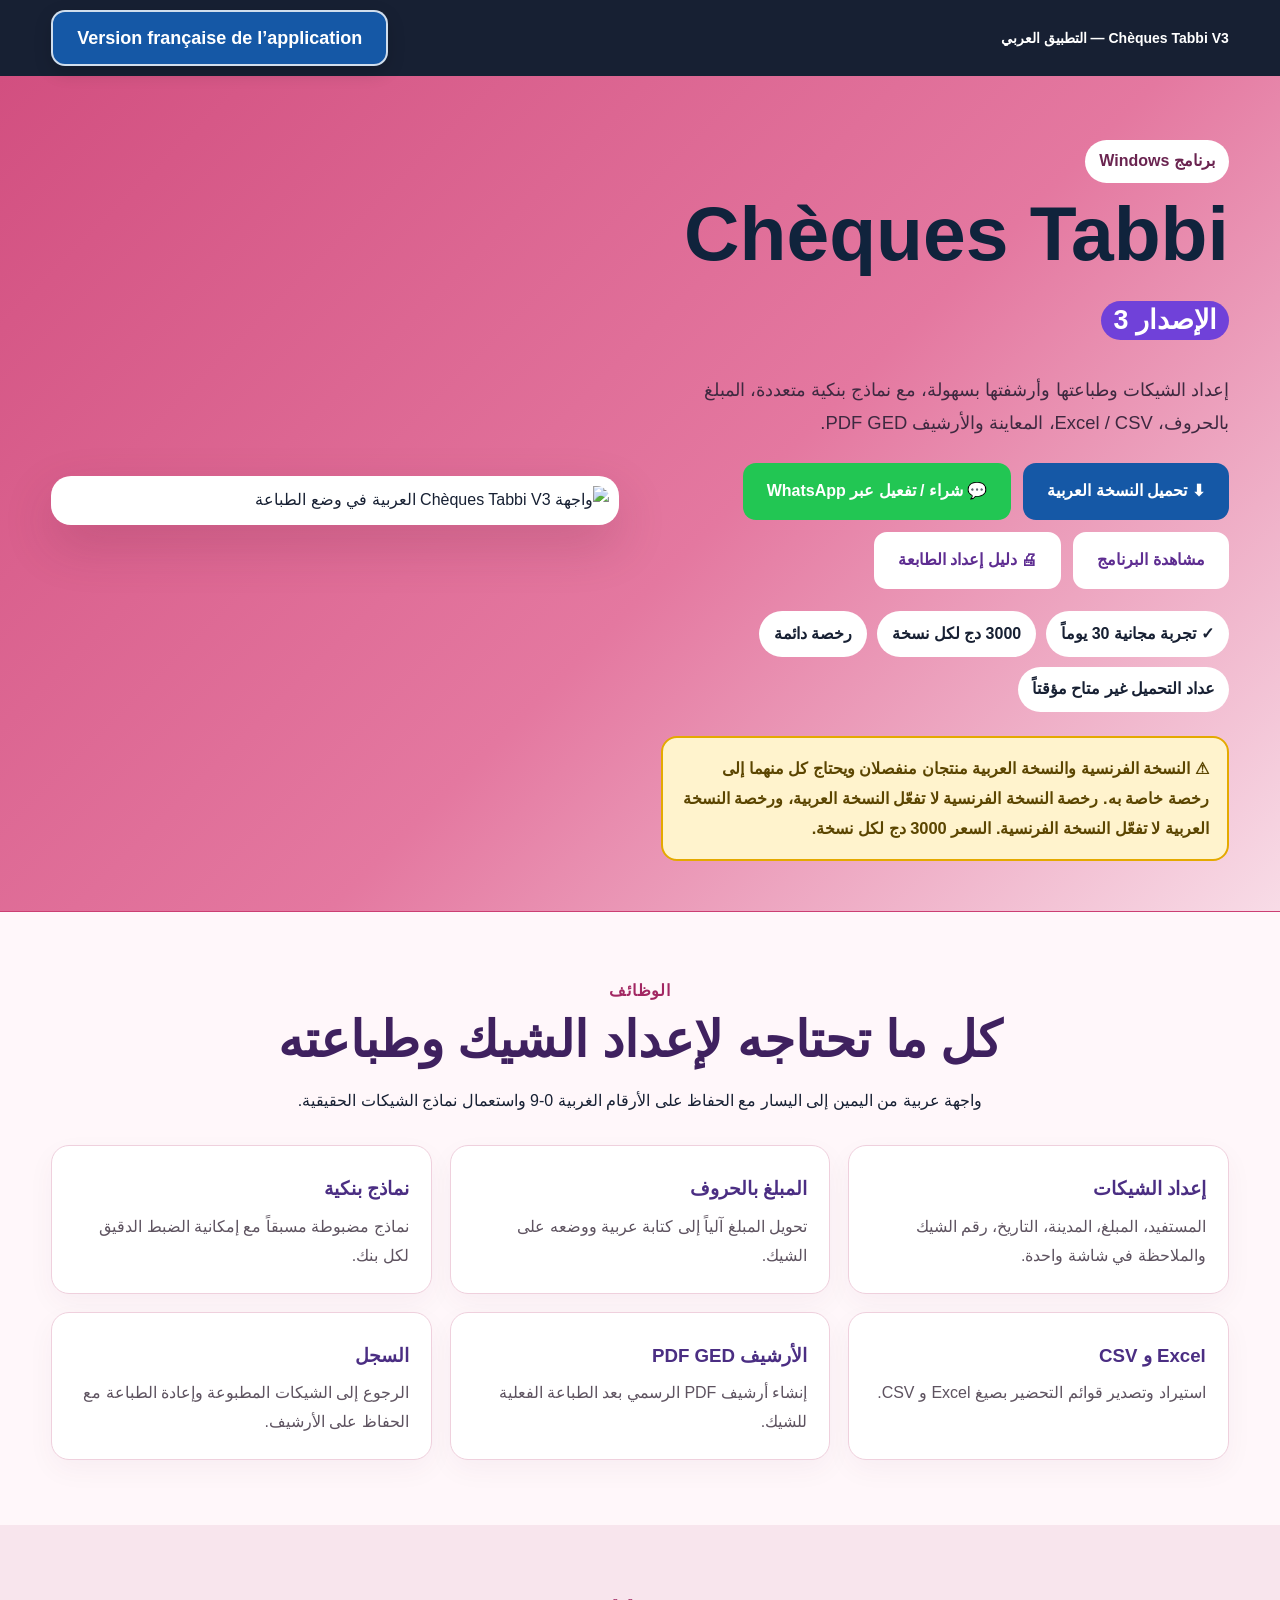
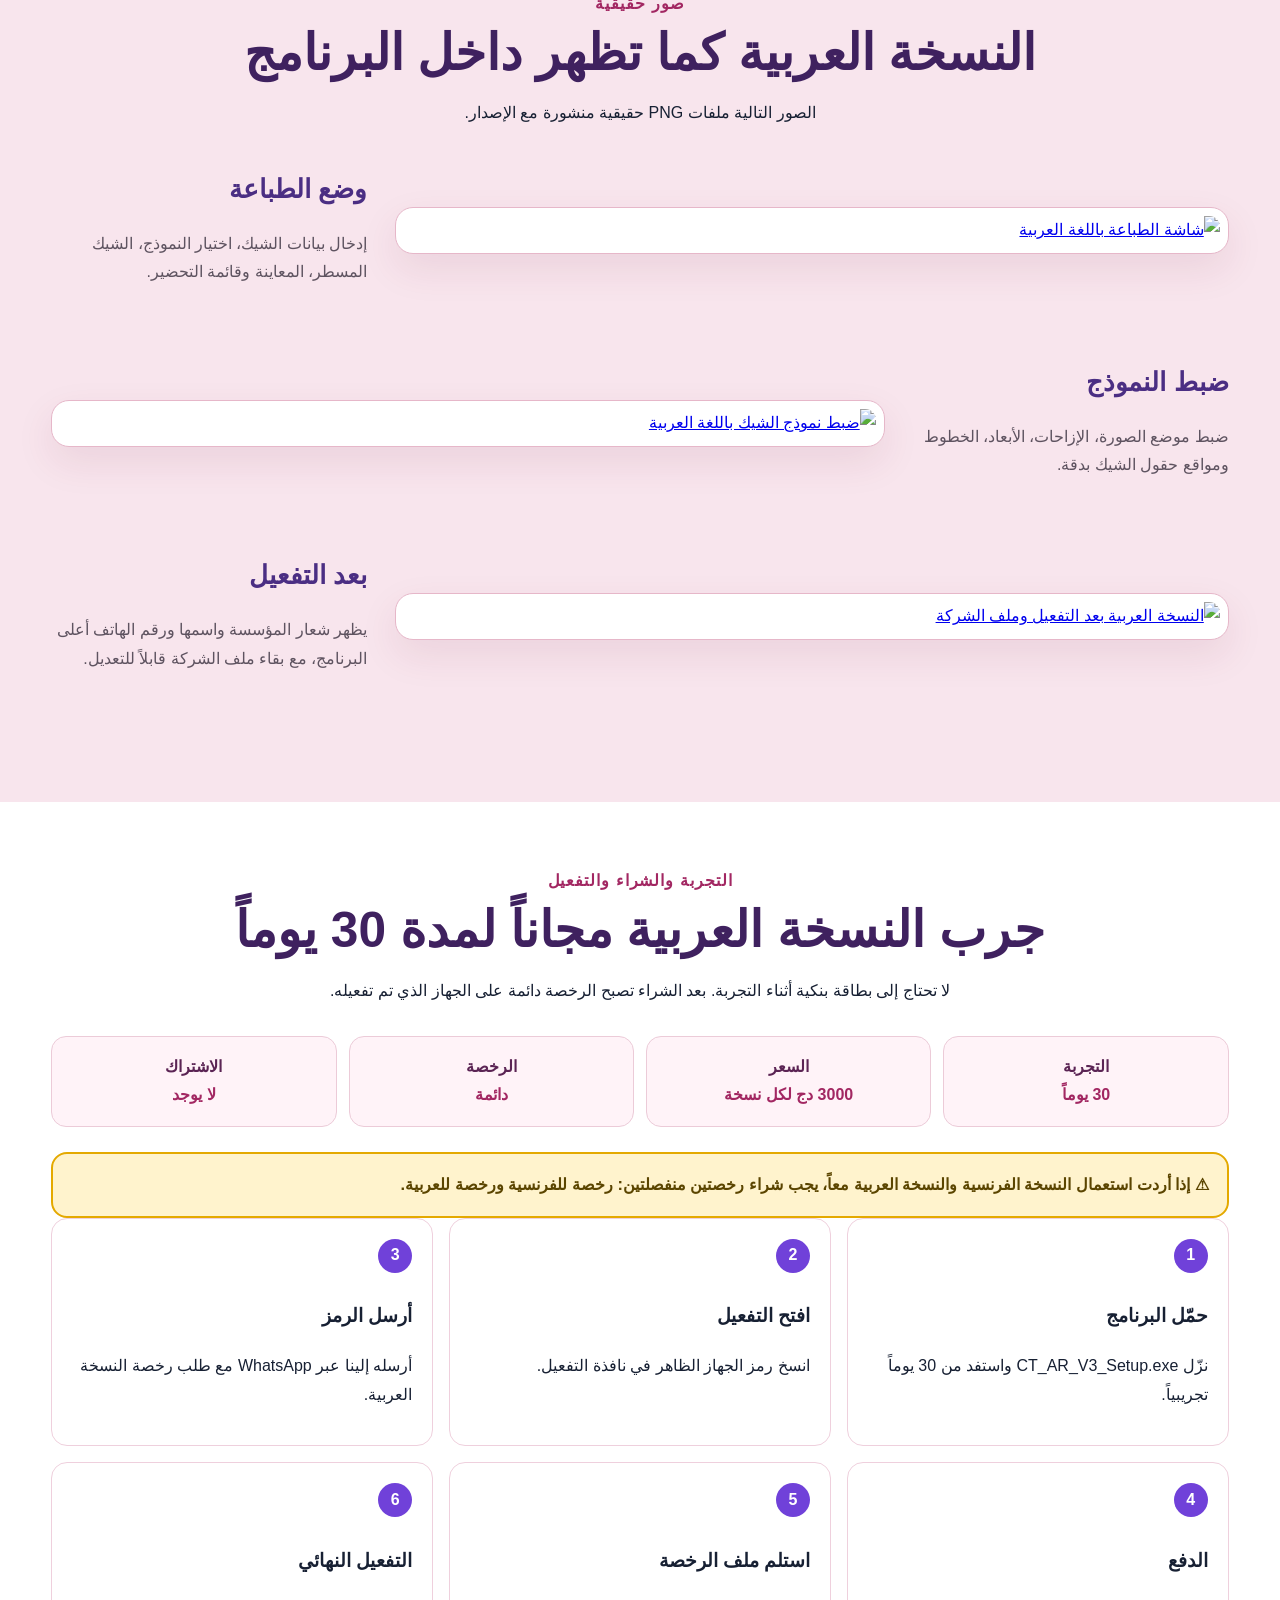
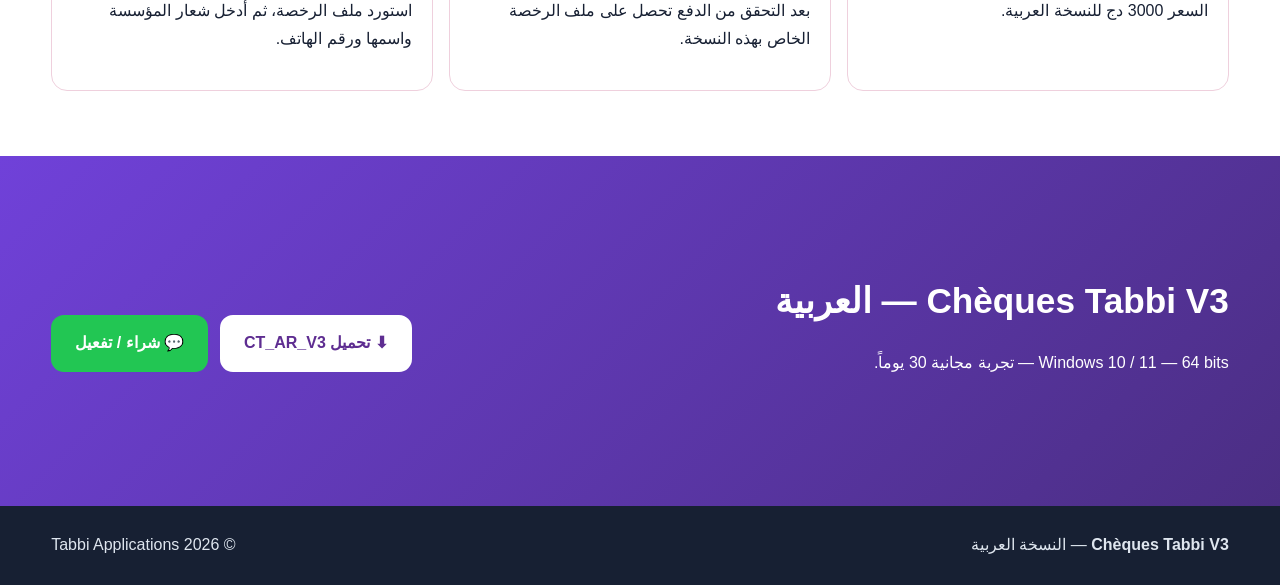
==== ar/index.html @ 6da13610 "Mettre à jour Chèques Tabbi AR vers V3" ====
<!doctype html>
<html lang="ar" dir="rtl">
<head>
  <meta charset="utf-8">
  <meta name="viewport" content="width=device-width, initial-scale=1">
  <meta name="description" content="Chèques Tabbi V3 بالعربية — إعداد وطباعة وأرشفة الشيكات على Windows. تجربة مجانية 30 يوماً، رخصة دائمة بسعر 3000 دج لكل نسخة.">
  <title>Chèques Tabbi V3 — النسخة العربية</title>

  <script async src="https://www.googletagmanager.com/gtag/js?id=G-8PDGG4K5FS"></script>
  <script>
    window.dataLayer = window.dataLayer || [];
    function gtag(){dataLayer.push(arguments);}
    gtag('js', new Date());
    gtag('config', 'G-8PDGG4K5FS');
  </script>

  <style>
    :root{--pink:#d24f80;--purple:#7041d9;--teal:#159b89;--blue:#2375e9;--ink:#172033;--soft:#fff6fa;--line:#efd0dd;--white:#fff;--green:#22c653;--red:#c92b2b}
    *{box-sizing:border-box}
    html{scroll-behavior:smooth}
    body{margin:0;font-family:"Segoe UI",Tahoma,Arial,sans-serif;background:#fff7fa;color:var(--ink);line-height:1.8}
    .wrap{width:min(1180px,92%);margin:auto}
    .topbar{background:#172033;color:#fff;padding:10px 0;font-size:14px}
    .topbar .wrap{display:flex;justify-content:space-between;gap:18px;align-items:center;flex-wrap:wrap}
    .app-switch{display:inline-flex;align-items:center;justify-content:center;min-height:50px;padding:10px 24px;background:#1558a6;color:#fff;text-decoration:none;border:2px solid #ffffffcc;border-radius:14px;font-size:18px;font-weight:900;box-shadow:0 6px 18px #00000028;direction:ltr}
    .app-switch:hover{transform:translateY(-1px);filter:brightness(1.06)}
    .hero{background:linear-gradient(135deg,#d24f80 0%,#e478a0 55%,#f8dce7 100%);padding:64px 0 50px;border-bottom:1px solid #cc3e73}
    .hero-grid{display:grid;grid-template-columns:1fr 1fr;gap:42px;align-items:center}
    h1{font-size:clamp(2.6rem,6vw,5rem);line-height:1.05;margin:10px 0;color:#10233c}
    .version{display:inline-block;background:#7041d9;color:white;border-radius:999px;padding:5px 12px;font-size:.35em;vertical-align:middle}
    .badge{display:inline-block;background:#fff;border-radius:999px;padding:7px 14px;font-weight:900;color:#6a2450}
    .lead{font-size:1.15rem;color:#3e2940;max-width:700px}
    .actions{display:flex;gap:12px;flex-wrap:wrap;margin-top:24px}
    .btn{display:inline-flex;align-items:center;justify-content:center;min-height:54px;padding:12px 22px;border-radius:13px;text-decoration:none;font-weight:900;border:2px solid transparent}
    .primary{background:#1558a6;color:#fff}
    .whatsapp{background:var(--green);color:#fff}
    .secondary{background:#fff;color:#5e2d91;border-color:#fff}
    .hero-card{background:#fff;border-radius:20px;padding:10px;box-shadow:0 20px 50px #68223d33}
    .hero-card img{width:100%;display:block;border-radius:12px}
    .pills{display:flex;gap:10px;flex-wrap:wrap;margin-top:22px}
    .pill{background:#fff;padding:8px 14px;border-radius:999px;font-weight:900;border:1px solid #ffffffaa}
    .counter{background:#fff;padding:8px 14px;border-radius:999px;font-weight:900}
    .license-warning{margin-top:24px;background:#fff3cd;border:2px solid #e4a900;color:#5b4500;border-radius:16px;padding:16px 18px;font-weight:900;font-size:1.03rem}
    section{padding:65px 0}
    .section-head{text-align:center;max-width:820px;margin:0 auto 30px}
    .section-head h2{font-size:clamp(2rem,4vw,3.1rem);line-height:1.2;margin:5px 0;color:#3f215f}
    .eyebrow{color:#a22762;font-weight:900;margin:0;text-transform:uppercase;letter-spacing:.06em}
    .features{display:grid;grid-template-columns:repeat(3,1fr);gap:18px}
    .card{background:#fff;border:1px solid var(--line);border-radius:18px;padding:22px;box-shadow:0 10px 28px #66213b0b}
    .card h3{margin:4px 0 7px;color:#4b2e83}
    .card p{margin:0;color:#5e5360}
    .gallery{background:#f8e5ed}
    .shot{display:grid;grid-template-columns:1.45fr .55fr;gap:28px;align-items:center;margin:28px 0 48px}
    .shot.reverse{grid-template-columns:.55fr 1.45fr}
    .shot.reverse .image{order:2}
    .image{display:block;background:#fff;padding:8px;border-radius:18px;border:1px solid #e6b7c9;box-shadow:0 15px 38px #70244018}
    .image img{width:100%;height:auto;display:block;border-radius:11px}
    .shot h3{font-size:1.65rem;margin:8px 0;color:#4b2e83}
    .shot p{color:#5e5360}
    .purchase{background:#fff}
    .summary{display:grid;grid-template-columns:repeat(4,1fr);gap:12px;margin:25px 0}
    .summary div{background:#fff3f8;border:1px solid #eccbd8;border-radius:15px;padding:16px;text-align:center}
    .summary strong{display:block;color:#5b2454}.summary span{font-weight:900;color:#a22762}
    .steps{display:grid;grid-template-columns:repeat(3,1fr);gap:16px}
    .step{background:#fff;border:1px solid var(--line);border-radius:16px;padding:20px}
    .num{display:inline-grid;place-items:center;width:34px;height:34px;border-radius:50%;background:#7041d9;color:#fff;font-weight:900;margin-bottom:8px}
    .download{background:linear-gradient(135deg,#7041d9,#4b2e83);color:#fff}
    .download .wrap{display:flex;justify-content:space-between;align-items:center;gap:24px;padding:48px 0}
    .download h2{margin:0 0 6px;font-size:2.2rem}
    footer{background:#172033;color:#dfe6ef;padding:25px 0}
    footer .wrap{display:flex;justify-content:space-between;gap:16px;flex-wrap:wrap}
    @media(max-width:900px){.hero-grid,.shot,.shot.reverse{grid-template-columns:1fr}.shot.reverse .image{order:0}.features,.steps{grid-template-columns:1fr 1fr}.summary{grid-template-columns:1fr 1fr}}
    @media(max-width:620px){.features,.steps,.summary{grid-template-columns:1fr}.download .wrap{flex-direction:column;align-items:stretch}.actions .btn,.app-switch{width:100%}}
  </style>
</head>
<body>
  <div class="topbar">
    <div class="wrap">
      <div><strong>Chèques Tabbi V3 — التطبيق العربي</strong></div>
      <a class="app-switch" href="../" lang="fr" dir="ltr">Version française de l’application</a>
    </div>
  </div>

  <header class="hero">
    <div class="wrap hero-grid">
      <div>
        <span class="badge">برنامج Windows</span>
        <h1>Chèques Tabbi <span class="version">الإصدار 3</span></h1>
        <p class="lead">إعداد الشيكات وطباعتها وأرشفتها بسهولة، مع نماذج بنكية متعددة، المبلغ بالحروف، Excel / CSV، المعاينة والأرشيف PDF GED.</p>
        <div class="actions">
          <a class="btn primary" href="https://github.com/ramat82/cheques-tabbi/releases/latest/download/CT_AR_V3_Setup.exe">⬇ تحميل النسخة العربية</a>
          <a class="btn whatsapp" data-whatsapp="ar" href="https://wa.me/213656687312?text=%D8%A7%D9%84%D8%B3%D9%84%D8%A7%D9%85%D8%8C%20%D8%A3%D8%B1%D9%8A%D8%AF%20%D8%B4%D8%B1%D8%A7%D8%A1%20Ch%C3%A8ques%20Tabbi%20V3%20%D8%A7%D9%84%D9%86%D8%B3%D8%AE%D8%A9%20%D8%A7%D9%84%D8%B9%D8%B1%D8%A8%D9%8A%D8%A9.%0A%D8%B1%D9%85%D8%B2%20%D8%A7%D9%84%D8%AC%D9%87%D8%A7%D8%B2%20%3A%20" target="_blank" rel="noopener">💬 شراء / تفعيل عبر WhatsApp</a>
          <a class="btn secondary" href="#images">مشاهدة البرنامج</a>
          <a class="btn secondary" href="../assets/guide-impression-ar.png" target="_blank" rel="noopener">🖨 دليل إعداد الطابعة</a>
        </div>
        <div class="pills">
          <span class="pill">✓ تجربة مجانية 30 يوماً</span>
          <span class="pill">3000 دج لكل نسخة</span>
          <span class="pill">رخصة دائمة</span>
          <span class="counter ar-download-count">جاري تحميل العداد...</span>
        </div>
        <div class="license-warning">⚠ النسخة الفرنسية والنسخة العربية منتجان منفصلان ويحتاج كل منهما إلى رخصة خاصة به. رخصة النسخة الفرنسية لا تفعّل النسخة العربية، ورخصة النسخة العربية لا تفعّل النسخة الفرنسية. السعر 3000 دج لكل نسخة.</div>
      </div>
      <div class="hero-card">
        <img src="https://github.com/ramat82/cheques-tabbi/releases/download/v2.0.0/ar1.png" alt="واجهة Chèques Tabbi V3 العربية في وضع الطباعة">
      </div>
    </div>
  </header>

  <section>
    <div class="wrap">
      <div class="section-head">
        <p class="eyebrow">الوظائف</p>
        <h2>كل ما تحتاجه لإعداد الشيك وطباعته</h2>
        <p>واجهة عربية من اليمين إلى اليسار مع الحفاظ على الأرقام الغربية 0-9 واستعمال نماذج الشيكات الحقيقية.</p>
      </div>
      <div class="features">
        <div class="card"><h3>إعداد الشيكات</h3><p>المستفيد، المبلغ، المدينة، التاريخ، رقم الشيك والملاحظة في شاشة واحدة.</p></div>
        <div class="card"><h3>المبلغ بالحروف</h3><p>تحويل المبلغ آلياً إلى كتابة عربية ووضعه على الشيك.</p></div>
        <div class="card"><h3>نماذج بنكية</h3><p>نماذج مضبوطة مسبقاً مع إمكانية الضبط الدقيق لكل بنك.</p></div>
        <div class="card"><h3>Excel و CSV</h3><p>استيراد وتصدير قوائم التحضير بصيغ Excel و CSV.</p></div>
        <div class="card"><h3>الأرشيف PDF GED</h3><p>إنشاء أرشيف PDF الرسمي بعد الطباعة الفعلية للشيك.</p></div>
        <div class="card"><h3>السجل</h3><p>الرجوع إلى الشيكات المطبوعة وإعادة الطباعة مع الحفاظ على الأرشيف.</p></div>
      </div>
    </div>
  </section>

  <section class="gallery" id="images">
    <div class="wrap">
      <div class="section-head">
        <p class="eyebrow">صور حقيقية</p>
        <h2>النسخة العربية كما تظهر داخل البرنامج</h2>
        <p>الصور التالية ملفات PNG حقيقية منشورة مع الإصدار.</p>
      </div>

      <article class="shot">
        <a class="image" href="https://github.com/ramat82/cheques-tabbi/releases/download/v2.0.0/ar1.png" target="_blank" rel="noopener"><img src="https://github.com/ramat82/cheques-tabbi/releases/download/v2.0.0/ar1.png" alt="شاشة الطباعة باللغة العربية"></a>
        <div><h3>وضع الطباعة</h3><p>إدخال بيانات الشيك، اختيار النموذج، الشيك المسطر، المعاينة وقائمة التحضير.</p></div>
      </article>

      <article class="shot reverse">
        <a class="image" href="https://github.com/ramat82/cheques-tabbi/releases/download/v2.0.0/ar2.png" target="_blank" rel="noopener"><img src="https://github.com/ramat82/cheques-tabbi/releases/download/v2.0.0/ar2.png" alt="ضبط نموذج الشيك باللغة العربية"></a>
        <div><h3>ضبط النموذج</h3><p>ضبط موضع الصورة، الإزاحات، الأبعاد، الخطوط ومواقع حقول الشيك بدقة.</p></div>
      </article>

      <article class="shot">
        <a class="image" href="https://github.com/ramat82/cheques-tabbi/releases/download/v2.0.0/ar3.png" target="_blank" rel="noopener"><img src="https://github.com/ramat82/cheques-tabbi/releases/download/v2.0.0/ar3.png" alt="النسخة العربية بعد التفعيل وملف الشركة"></a>
        <div><h3>بعد التفعيل</h3><p>يظهر شعار المؤسسة واسمها ورقم الهاتف أعلى البرنامج، مع بقاء ملف الشركة قابلاً للتعديل.</p></div>
      </article>
    </div>
  </section>

  <section class="purchase" id="buy">
    <div class="wrap">
      <div class="section-head">
        <p class="eyebrow">التجربة والشراء والتفعيل</p>
        <h2>جرب النسخة العربية مجاناً لمدة 30 يوماً</h2>
        <p>لا تحتاج إلى بطاقة بنكية أثناء التجربة. بعد الشراء تصبح الرخصة دائمة على الجهاز الذي تم تفعيله.</p>
      </div>

      <div class="summary">
        <div><strong>التجربة</strong><span>30 يوماً</span></div>
        <div><strong>السعر</strong><span>3000 دج لكل نسخة</span></div>
        <div><strong>الرخصة</strong><span>دائمة</span></div>
        <div><strong>الاشتراك</strong><span>لا يوجد</span></div>
      </div>

      <div class="license-warning">⚠ إذا أردت استعمال النسخة الفرنسية والنسخة العربية معاً، يجب شراء رخصتين منفصلتين: رخصة للفرنسية ورخصة للعربية.</div>

      <div class="steps">
        <div class="step"><span class="num">1</span><h3>حمّل البرنامج</h3><p>نزّل CT_AR_V3_Setup.exe واستفد من 30 يوماً تجريبياً.</p></div>
        <div class="step"><span class="num">2</span><h3>افتح التفعيل</h3><p>انسخ رمز الجهاز الظاهر في نافذة التفعيل.</p></div>
        <div class="step"><span class="num">3</span><h3>أرسل الرمز</h3><p>أرسله إلينا عبر WhatsApp مع طلب رخصة النسخة العربية.</p></div>
        <div class="step"><span class="num">4</span><h3>الدفع</h3><p>السعر 3000 دج للنسخة العربية.</p></div>
        <div class="step"><span class="num">5</span><h3>استلم ملف الرخصة</h3><p>بعد التحقق من الدفع تحصل على ملف الرخصة الخاص بهذه النسخة.</p></div>
        <div class="step"><span class="num">6</span><h3>التفعيل النهائي</h3><p>استورد ملف الرخصة، ثم أدخل شعار المؤسسة واسمها ورقم الهاتف.</p></div>
      </div>
    </div>
  </section>

  <section class="download">
    <div class="wrap">
      <div><h2>Chèques Tabbi V3 — العربية</h2><p>Windows 10 / 11 — 64 bits — تجربة مجانية 30 يوماً.</p></div>
      <div class="actions">
        <a class="btn secondary" href="https://github.com/ramat82/cheques-tabbi/releases/latest/download/CT_AR_V3_Setup.exe">⬇ تحميل CT_AR_V3</a>
        <a class="btn whatsapp" data-whatsapp="ar" href="https://wa.me/213656687312?text=%D8%A7%D9%84%D8%B3%D9%84%D8%A7%D9%85%D8%8C%20%D8%A3%D8%B1%D9%8A%D8%AF%20%D8%B4%D8%B1%D8%A7%D8%A1%20Ch%C3%A8ques%20Tabbi%20V3%20%D8%A7%D9%84%D9%86%D8%B3%D8%AE%D8%A9%20%D8%A7%D9%84%D8%B9%D8%B1%D8%A8%D9%8A%D8%A9.%0A%D8%B1%D9%85%D8%B2%20%D8%A7%D9%84%D8%AC%D9%87%D8%A7%D8%B2%20%3A%20" target="_blank" rel="noopener">💬 شراء / تفعيل</a>
      </div>
    </div>
  </section>

  <footer>
    <div class="wrap"><div><strong>Chèques Tabbi V3</strong> — النسخة العربية</div><div>© 2026 Tabbi Applications</div></div>
  </footer>

  <script>
    document.querySelectorAll('[data-whatsapp="ar"]').forEach(link => {
      link.addEventListener('click', () => {
        if (typeof gtag === 'function') gtag('event','cheques_ar_whatsapp_click',{contact_method:'whatsapp'});
      });
    });

    (() => {
      const apiUrl='https://api.github.com/repos/ramat82/cheques-tabbi/releases/latest';
      const assetName='CT_AR_V3_Setup.exe';
      const counters=document.querySelectorAll('.ar-download-count');
      fetch(apiUrl,{headers:{Accept:'application/vnd.github+json'}})
        .then(r=>{if(!r.ok)throw new Error('GitHub API');return r.json();})
        .then(release=>{
          const asset=Array.isArray(release.assets)?release.assets.find(x=>x.name===assetName):null;
          if(!asset||typeof asset.download_count!=='number')throw new Error('counter');
          const n=asset.download_count;
          counters.forEach(el=>el.textContent=(n===1?'تحميل واحد':`${n.toLocaleString('ar-DZ')} تحميلات`));
        })
        .catch(()=>counters.forEach(el=>el.textContent='عداد التحميل غير متاح مؤقتاً'));
    })();
  </script>
</body>
</html>
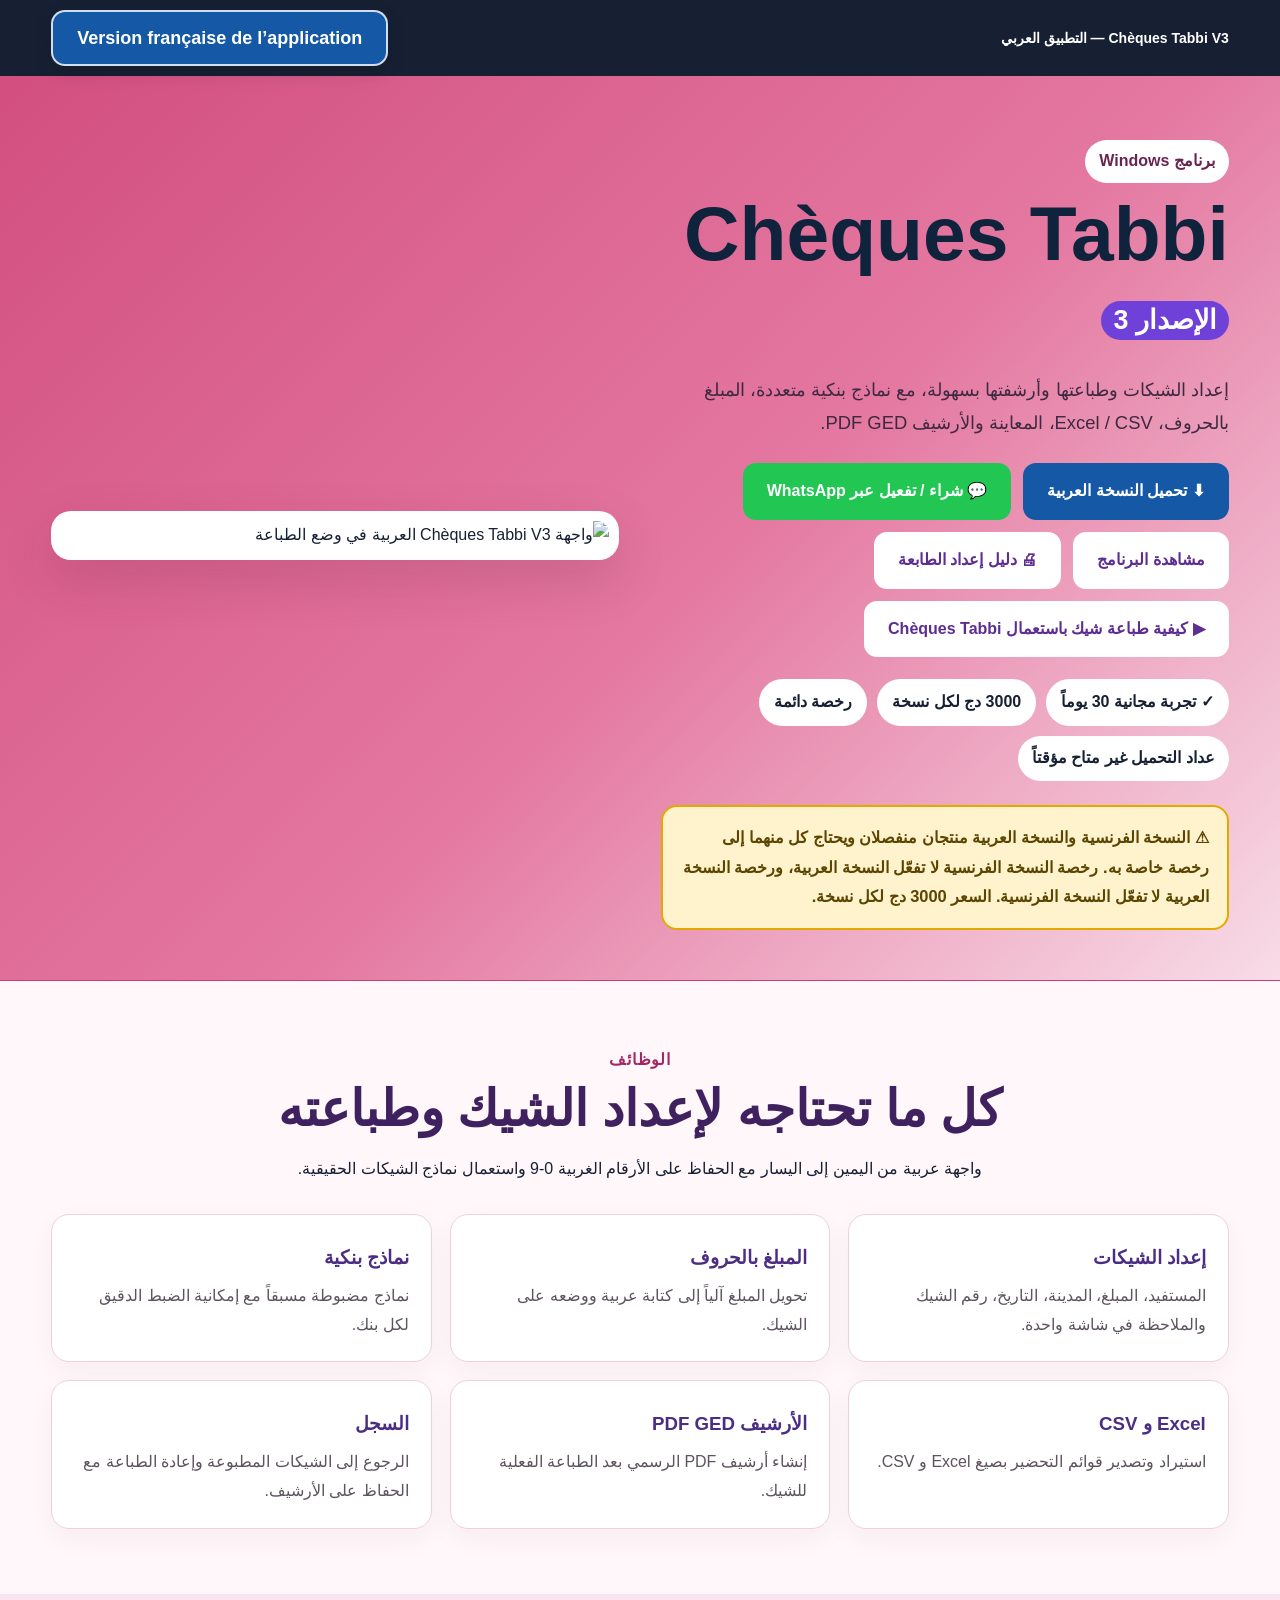
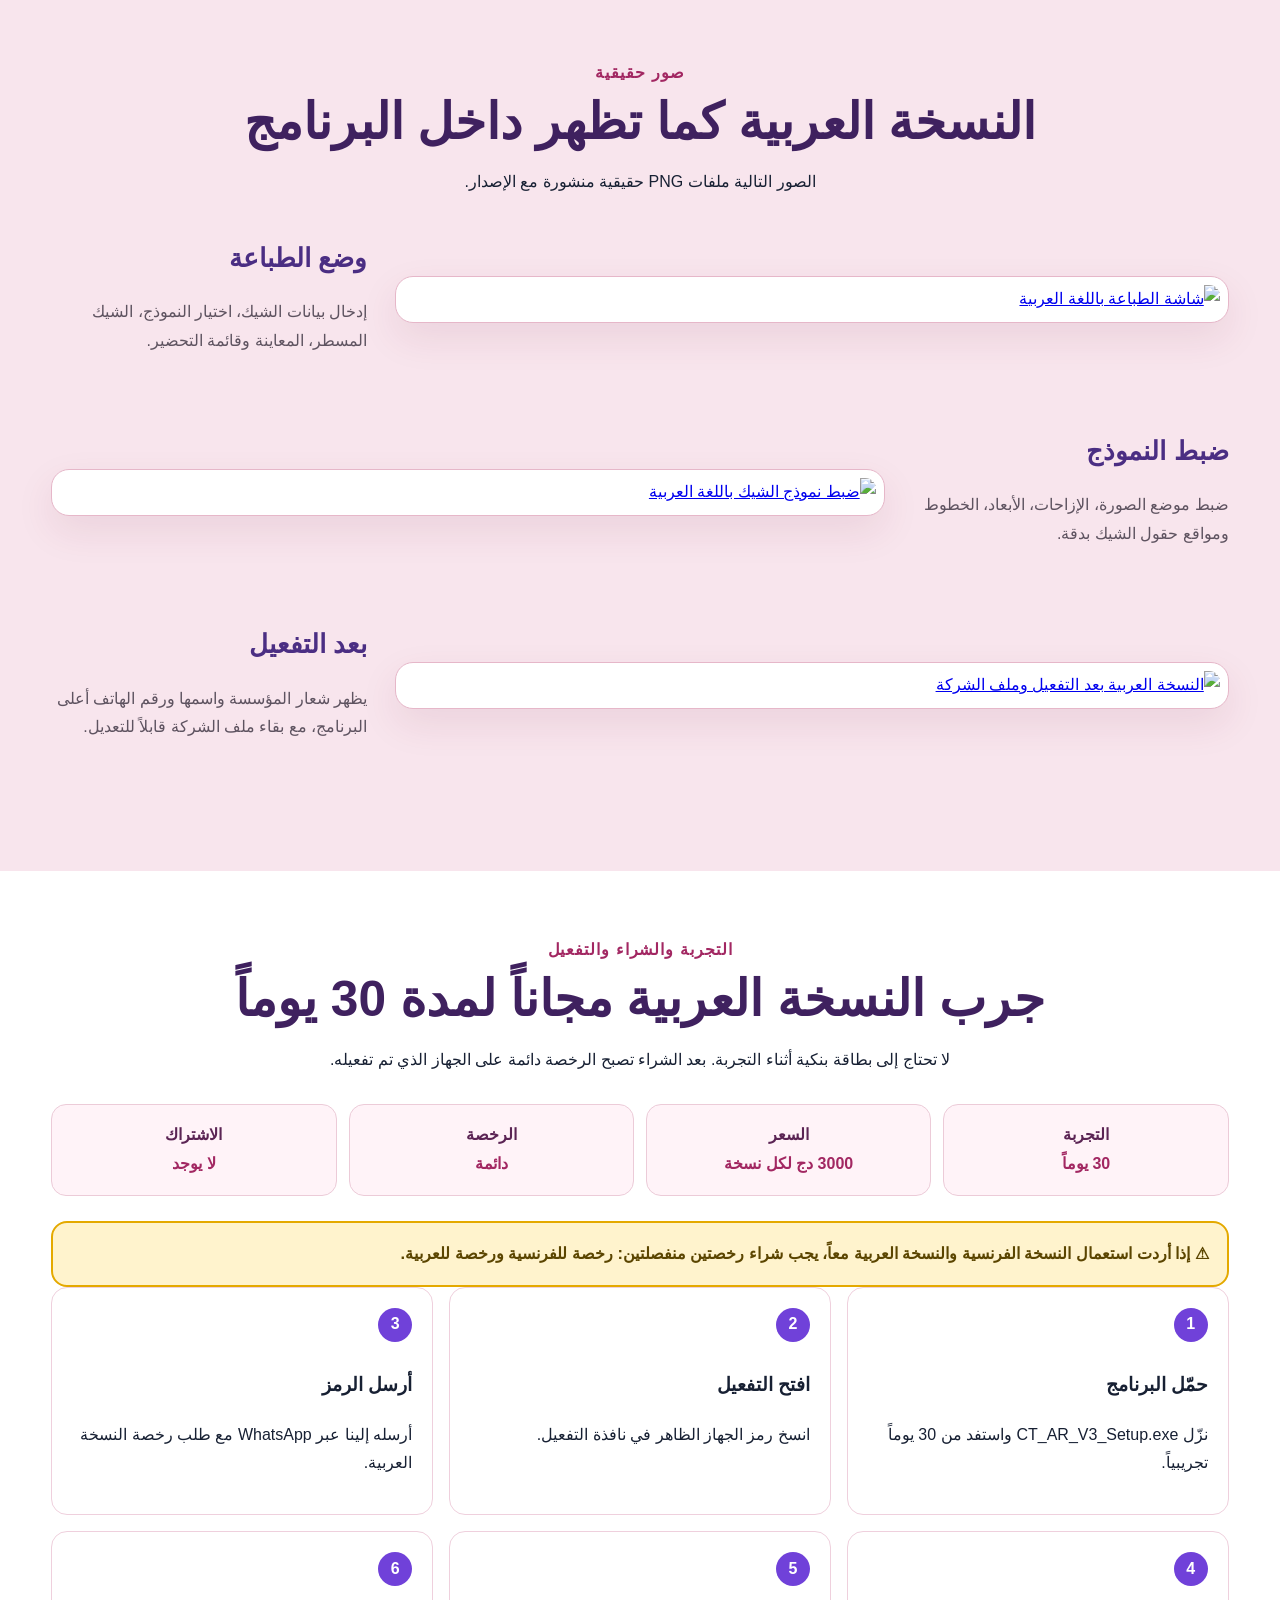
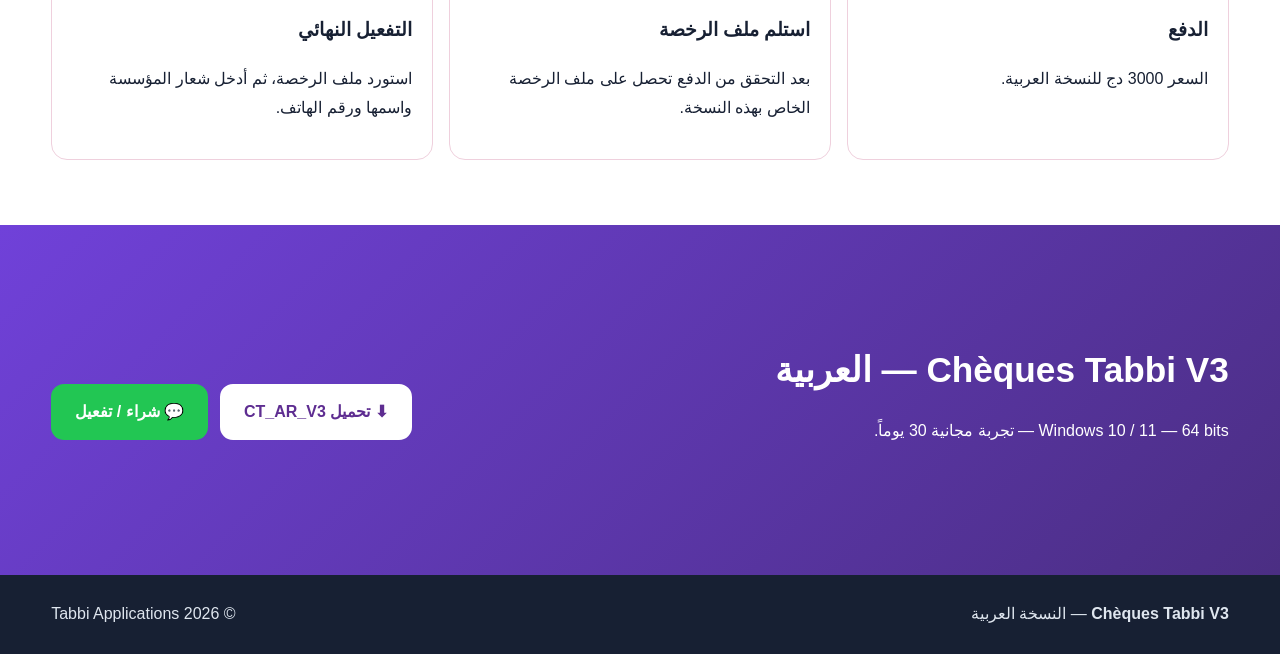
==== commit 0f0250ad: "Ajouter la vidéo d'impression sur le site AR" ====
--- a/ar/index.html
+++ b/ar/index.html
@@ -92,6 +92,7 @@
           <a class="btn whatsapp" data-whatsapp="ar" href="https://wa.me/213656687312?text=%D8%A7%D9%84%D8%B3%D9%84%D8%A7%D9%85%D8%8C%20%D8%A3%D8%B1%D9%8A%D8%AF%20%D8%B4%D8%B1%D8%A7%D8%A1%20Ch%C3%A8ques%20Tabbi%20V3%20%D8%A7%D9%84%D9%86%D8%B3%D8%AE%D8%A9%20%D8%A7%D9%84%D8%B9%D8%B1%D8%A8%D9%8A%D8%A9.%0A%D8%B1%D9%85%D8%B2%20%D8%A7%D9%84%D8%AC%D9%87%D8%A7%D8%B2%20%3A%20" target="_blank" rel="noopener">💬 شراء / تفعيل عبر WhatsApp</a>
           <a class="btn secondary" href="#images">مشاهدة البرنامج</a>
           <a class="btn secondary" href="../assets/guide-impression-ar.png" target="_blank" rel="noopener">🖨 دليل إعداد الطابعة</a>
+          <a class="btn secondary" href="https://youtu.be/3MbX6gnPfWE" target="_blank" rel="noopener">▶ كيفية طباعة شيك باستعمال Chèques Tabbi</a>
         </div>
         <div class="pills">
           <span class="pill">✓ تجربة مجانية 30 يوماً</span>
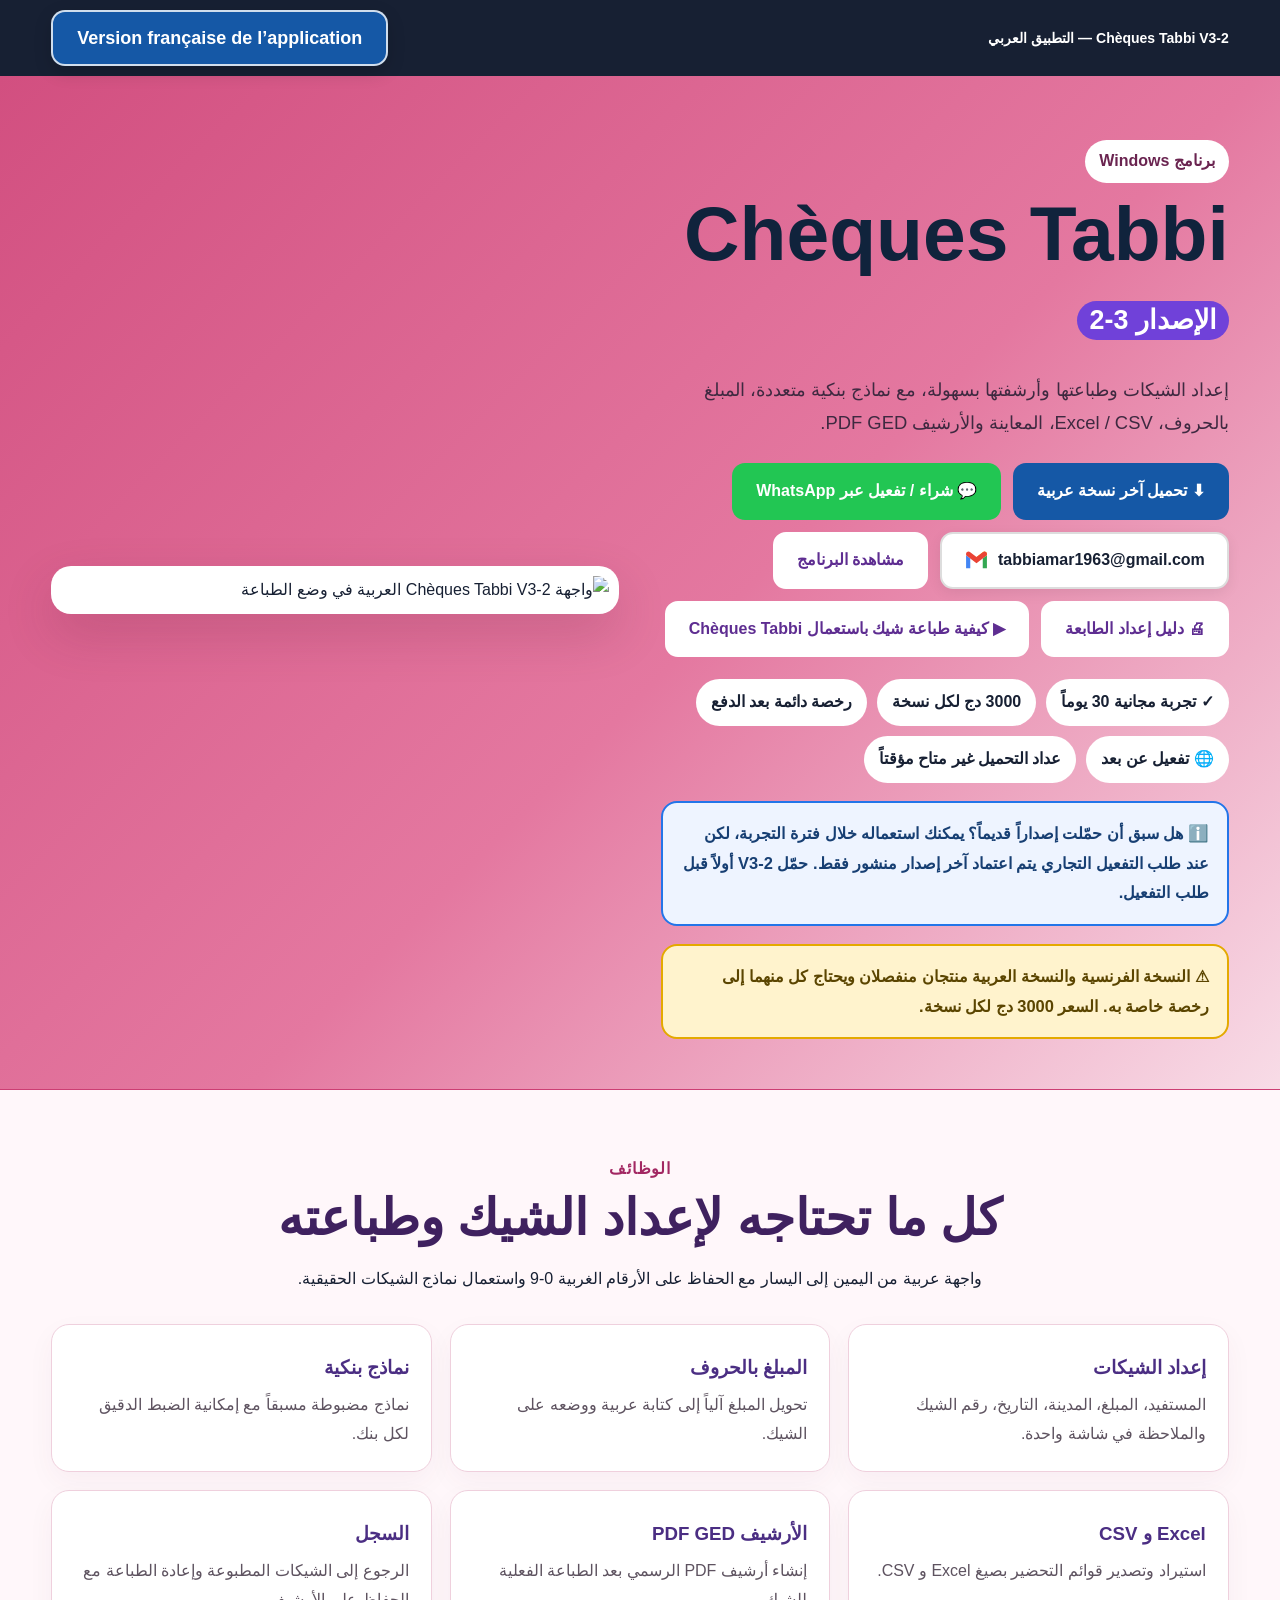
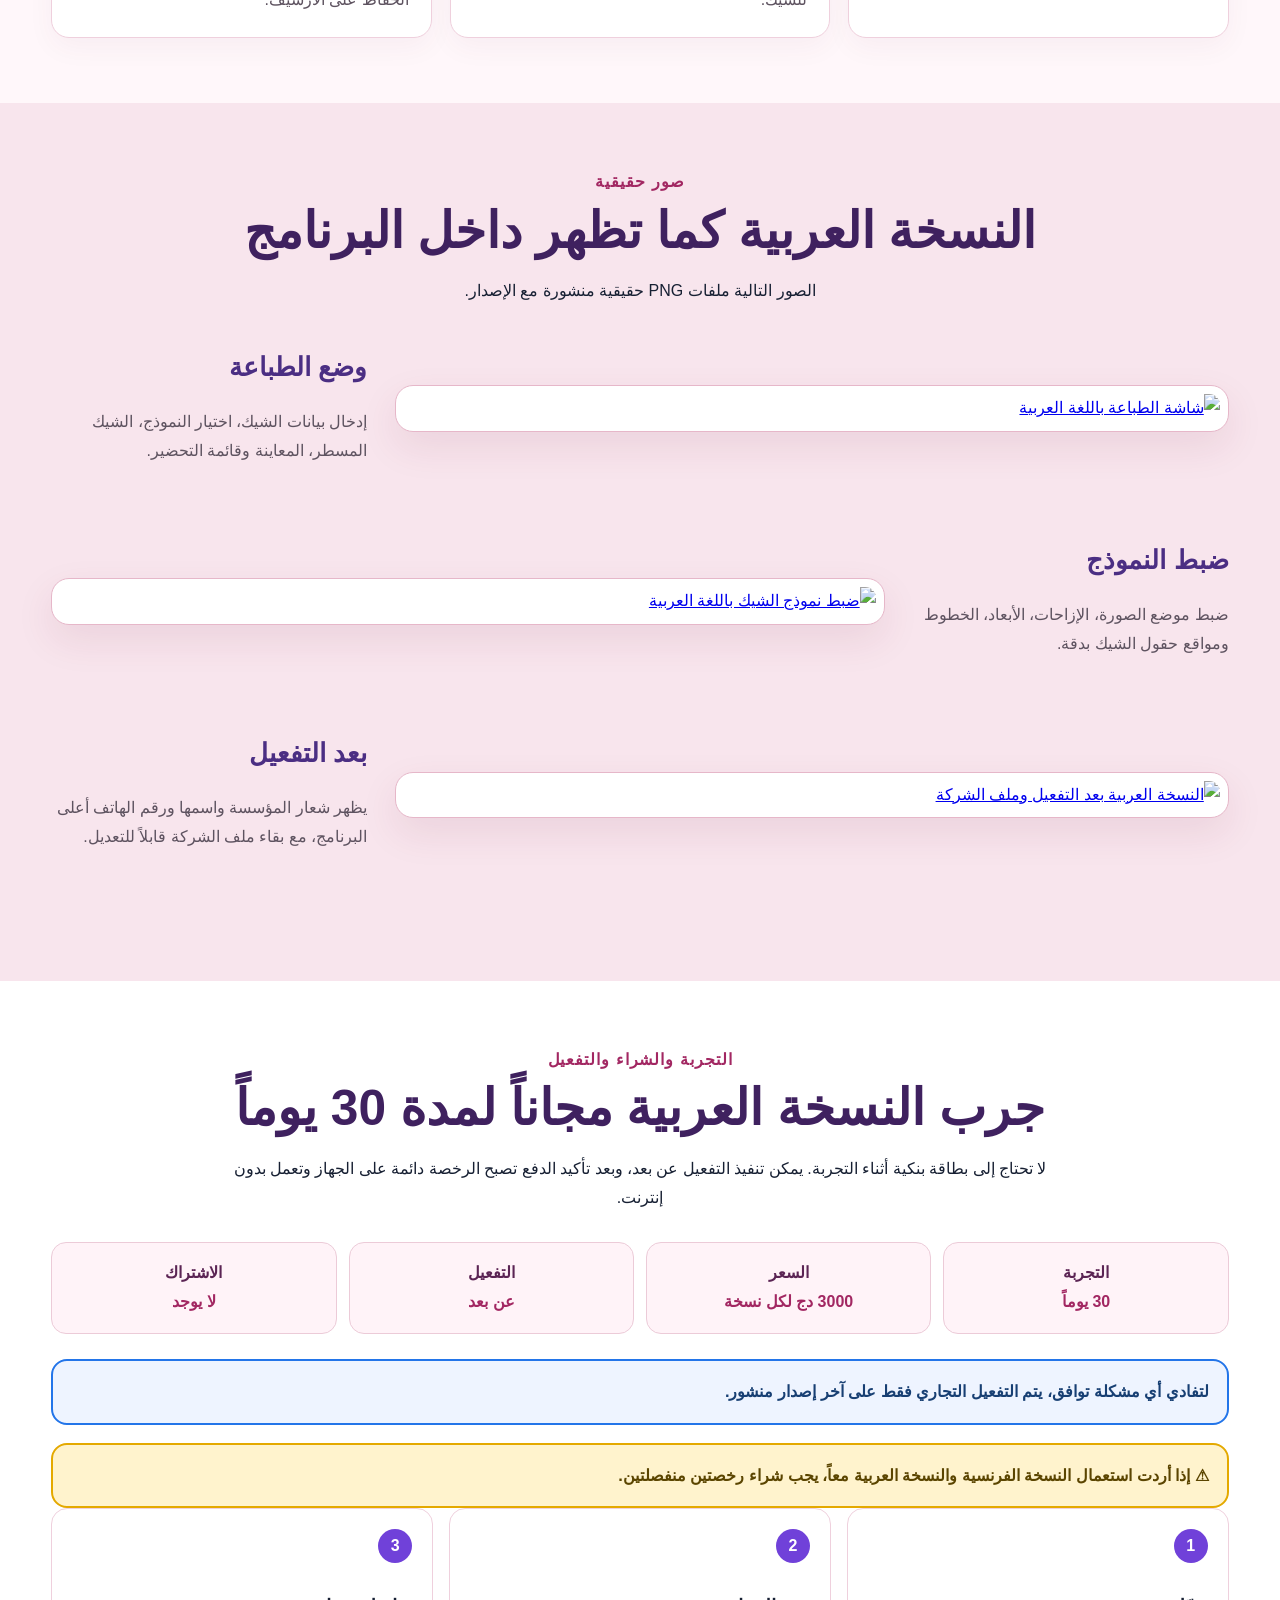
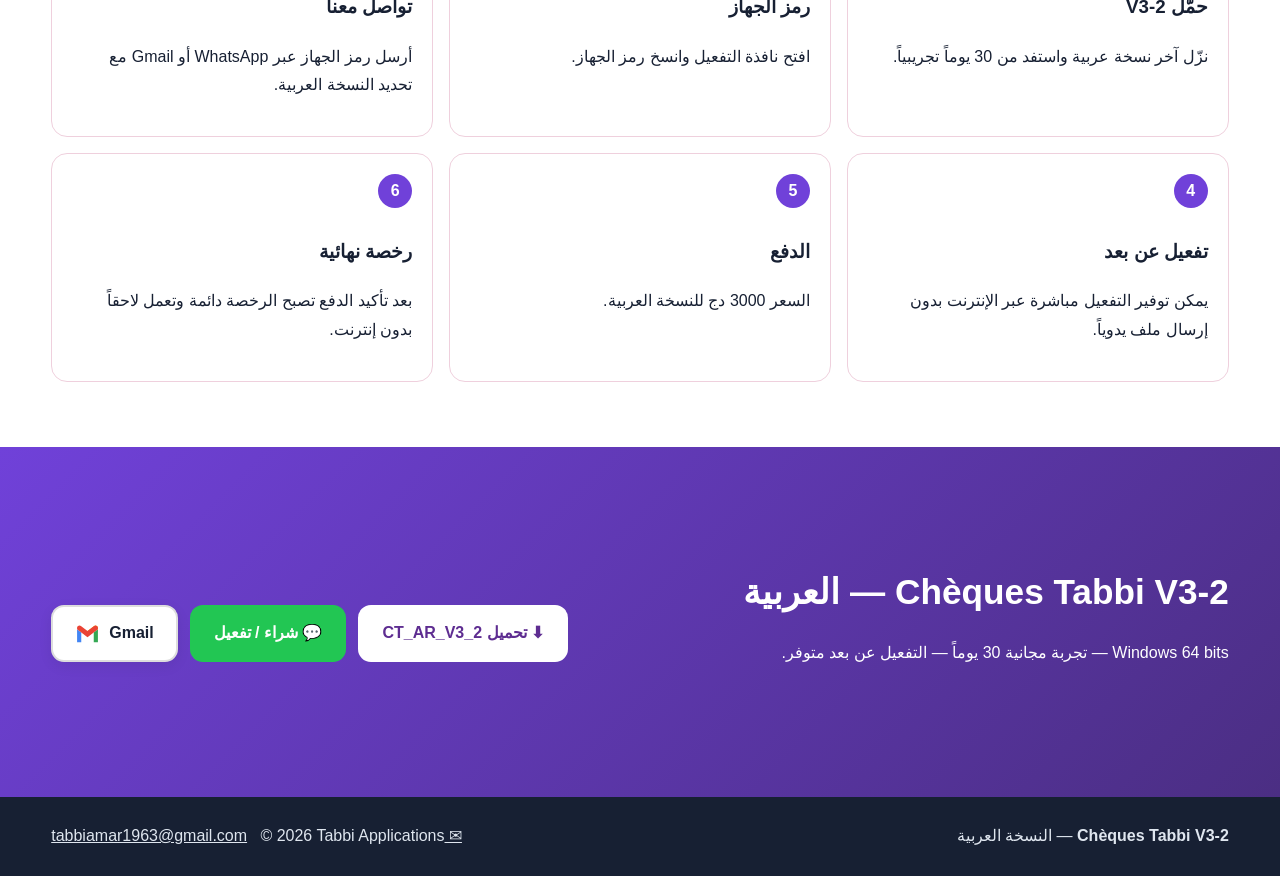
==== commit 4d941571: "Mise à jour site AR vers V3-2 et activation à distance" ====
--- a/ar/index.html
+++ b/ar/index.html
@@ -3,9 +3,8 @@
 <head>
   <meta charset="utf-8">
   <meta name="viewport" content="width=device-width, initial-scale=1">
-  <meta name="description" content="Chèques Tabbi V3 بالعربية — إعداد وطباعة وأرشفة الشيكات على Windows. تجربة مجانية 30 يوماً، رخصة دائمة بسعر 3000 دج لكل نسخة.">
-  <title>Chèques Tabbi V3 — النسخة العربية</title>
-
+  <meta name="description" content="Chèques Tabbi V3-2 بالعربية — إعداد وطباعة وتفعيل عن بعد وأرشفة الشيكات على Windows. تجربة مجانية 30 يوماً، رخصة دائمة بسعر 3000 دج لكل نسخة.">
+  <title>Chèques Tabbi V3-2 — النسخة العربية</title>
   <script async src="https://www.googletagmanager.com/gtag/js?id=G-8PDGG4K5FS"></script>
   <script>
     window.dataLayer = window.dataLayer || [];
@@ -13,207 +12,77 @@
     gtag('js', new Date());
     gtag('config', 'G-8PDGG4K5FS');
   </script>
-
   <style>
     :root{--pink:#d24f80;--purple:#7041d9;--teal:#159b89;--blue:#2375e9;--ink:#172033;--soft:#fff6fa;--line:#efd0dd;--white:#fff;--green:#22c653;--red:#c92b2b}
-    *{box-sizing:border-box}
-    html{scroll-behavior:smooth}
-    body{margin:0;font-family:"Segoe UI",Tahoma,Arial,sans-serif;background:#fff7fa;color:var(--ink);line-height:1.8}
-    .wrap{width:min(1180px,92%);margin:auto}
-    .topbar{background:#172033;color:#fff;padding:10px 0;font-size:14px}
-    .topbar .wrap{display:flex;justify-content:space-between;gap:18px;align-items:center;flex-wrap:wrap}
-    .app-switch{display:inline-flex;align-items:center;justify-content:center;min-height:50px;padding:10px 24px;background:#1558a6;color:#fff;text-decoration:none;border:2px solid #ffffffcc;border-radius:14px;font-size:18px;font-weight:900;box-shadow:0 6px 18px #00000028;direction:ltr}
-    .app-switch:hover{transform:translateY(-1px);filter:brightness(1.06)}
-    .hero{background:linear-gradient(135deg,#d24f80 0%,#e478a0 55%,#f8dce7 100%);padding:64px 0 50px;border-bottom:1px solid #cc3e73}
-    .hero-grid{display:grid;grid-template-columns:1fr 1fr;gap:42px;align-items:center}
-    h1{font-size:clamp(2.6rem,6vw,5rem);line-height:1.05;margin:10px 0;color:#10233c}
-    .version{display:inline-block;background:#7041d9;color:white;border-radius:999px;padding:5px 12px;font-size:.35em;vertical-align:middle}
-    .badge{display:inline-block;background:#fff;border-radius:999px;padding:7px 14px;font-weight:900;color:#6a2450}
-    .lead{font-size:1.15rem;color:#3e2940;max-width:700px}
-    .actions{display:flex;gap:12px;flex-wrap:wrap;margin-top:24px}
-    .btn{display:inline-flex;align-items:center;justify-content:center;min-height:54px;padding:12px 22px;border-radius:13px;text-decoration:none;font-weight:900;border:2px solid transparent}
-    .primary{background:#1558a6;color:#fff}
-    .whatsapp{background:var(--green);color:#fff}
-    .secondary{background:#fff;color:#5e2d91;border-color:#fff}
-    .hero-card{background:#fff;border-radius:20px;padding:10px;box-shadow:0 20px 50px #68223d33}
-    .hero-card img{width:100%;display:block;border-radius:12px}
-    .pills{display:flex;gap:10px;flex-wrap:wrap;margin-top:22px}
-    .pill{background:#fff;padding:8px 14px;border-radius:999px;font-weight:900;border:1px solid #ffffffaa}
-    .counter{background:#fff;padding:8px 14px;border-radius:999px;font-weight:900}
-    .license-warning{margin-top:24px;background:#fff3cd;border:2px solid #e4a900;color:#5b4500;border-radius:16px;padding:16px 18px;font-weight:900;font-size:1.03rem}
-    section{padding:65px 0}
-    .section-head{text-align:center;max-width:820px;margin:0 auto 30px}
-    .section-head h2{font-size:clamp(2rem,4vw,3.1rem);line-height:1.2;margin:5px 0;color:#3f215f}
-    .eyebrow{color:#a22762;font-weight:900;margin:0;text-transform:uppercase;letter-spacing:.06em}
-    .features{display:grid;grid-template-columns:repeat(3,1fr);gap:18px}
-    .card{background:#fff;border:1px solid var(--line);border-radius:18px;padding:22px;box-shadow:0 10px 28px #66213b0b}
-    .card h3{margin:4px 0 7px;color:#4b2e83}
-    .card p{margin:0;color:#5e5360}
-    .gallery{background:#f8e5ed}
-    .shot{display:grid;grid-template-columns:1.45fr .55fr;gap:28px;align-items:center;margin:28px 0 48px}
-    .shot.reverse{grid-template-columns:.55fr 1.45fr}
-    .shot.reverse .image{order:2}
-    .image{display:block;background:#fff;padding:8px;border-radius:18px;border:1px solid #e6b7c9;box-shadow:0 15px 38px #70244018}
-    .image img{width:100%;height:auto;display:block;border-radius:11px}
-    .shot h3{font-size:1.65rem;margin:8px 0;color:#4b2e83}
-    .shot p{color:#5e5360}
-    .purchase{background:#fff}
-    .summary{display:grid;grid-template-columns:repeat(4,1fr);gap:12px;margin:25px 0}
-    .summary div{background:#fff3f8;border:1px solid #eccbd8;border-radius:15px;padding:16px;text-align:center}
-    .summary strong{display:block;color:#5b2454}.summary span{font-weight:900;color:#a22762}
-    .steps{display:grid;grid-template-columns:repeat(3,1fr);gap:16px}
-    .step{background:#fff;border:1px solid var(--line);border-radius:16px;padding:20px}
-    .num{display:inline-grid;place-items:center;width:34px;height:34px;border-radius:50%;background:#7041d9;color:#fff;font-weight:900;margin-bottom:8px}
-    .download{background:linear-gradient(135deg,#7041d9,#4b2e83);color:#fff}
-    .download .wrap{display:flex;justify-content:space-between;align-items:center;gap:24px;padding:48px 0}
-    .download h2{margin:0 0 6px;font-size:2.2rem}
-    footer{background:#172033;color:#dfe6ef;padding:25px 0}
-    footer .wrap{display:flex;justify-content:space-between;gap:16px;flex-wrap:wrap}
+    *{box-sizing:border-box} html{scroll-behavior:smooth}
+    body{margin:0;font-family:"Segoe UI",Tahoma,Arial,sans-serif;background:#fff7fa;color:var(--ink);line-height:1.8}.wrap{width:min(1180px,92%);margin:auto}
+    .topbar{background:#172033;color:#fff;padding:10px 0;font-size:14px}.topbar .wrap{display:flex;justify-content:space-between;gap:18px;align-items:center;flex-wrap:wrap}
+    .app-switch{display:inline-flex;align-items:center;justify-content:center;min-height:50px;padding:10px 24px;background:#1558a6;color:#fff;text-decoration:none;border:2px solid #ffffffcc;border-radius:14px;font-size:18px;font-weight:900;box-shadow:0 6px 18px #00000028;direction:ltr}.app-switch:hover,.btn:hover{transform:translateY(-1px);filter:brightness(1.04)}
+    .hero{background:linear-gradient(135deg,#d24f80 0%,#e478a0 55%,#f8dce7 100%);padding:64px 0 50px;border-bottom:1px solid #cc3e73}.hero-grid{display:grid;grid-template-columns:1fr 1fr;gap:42px;align-items:center}
+    h1{font-size:clamp(2.6rem,6vw,5rem);line-height:1.05;margin:10px 0;color:#10233c}.version{display:inline-block;background:#7041d9;color:white;border-radius:999px;padding:5px 12px;font-size:.35em;vertical-align:middle}.badge{display:inline-block;background:#fff;border-radius:999px;padding:7px 14px;font-weight:900;color:#6a2450}.lead{font-size:1.15rem;color:#3e2940;max-width:700px}
+    .actions{display:flex;gap:12px;flex-wrap:wrap;margin-top:24px}.btn{display:inline-flex;align-items:center;justify-content:center;gap:9px;min-height:54px;padding:12px 22px;border-radius:13px;text-decoration:none;font-weight:900;border:2px solid transparent;transition:.15s}.primary{background:#1558a6;color:#fff}.whatsapp{background:var(--green);color:#fff}.secondary{background:#fff;color:#5e2d91;border-color:#fff}.gmail{background:#fff;color:#172033;border-color:#ddd;box-shadow:0 4px 14px #00000012;direction:ltr}.gmail svg{width:25px;height:20px;flex:none}
+    .hero-card{background:#fff;border-radius:20px;padding:10px;box-shadow:0 20px 50px #68223d33}.hero-card img{width:100%;display:block;border-radius:12px}.pills{display:flex;gap:10px;flex-wrap:wrap;margin-top:22px}.pill,.counter{background:#fff;padding:8px 14px;border-radius:999px;font-weight:900;border:1px solid #ffffffaa}
+    .license-warning,.update-warning{margin-top:18px;border-radius:16px;padding:16px 18px;font-weight:900;font-size:1.03rem}.license-warning{background:#fff3cd;border:2px solid #e4a900;color:#5b4500}.update-warning{background:#eef4ff;border:2px solid #2375e9;color:#173f73}
+    section{padding:65px 0}.section-head{text-align:center;max-width:820px;margin:0 auto 30px}.section-head h2{font-size:clamp(2rem,4vw,3.1rem);line-height:1.2;margin:5px 0;color:#3f215f}.eyebrow{color:#a22762;font-weight:900;margin:0;text-transform:uppercase;letter-spacing:.06em}
+    .features{display:grid;grid-template-columns:repeat(3,1fr);gap:18px}.card{background:#fff;border:1px solid var(--line);border-radius:18px;padding:22px;box-shadow:0 10px 28px #66213b0b}.card h3{margin:4px 0 7px;color:#4b2e83}.card p{margin:0;color:#5e5360}
+    .gallery{background:#f8e5ed}.shot{display:grid;grid-template-columns:1.45fr .55fr;gap:28px;align-items:center;margin:28px 0 48px}.shot.reverse{grid-template-columns:.55fr 1.45fr}.shot.reverse .image{order:2}.image{display:block;background:#fff;padding:8px;border-radius:18px;border:1px solid #e6b7c9;box-shadow:0 15px 38px #70244018}.image img{width:100%;height:auto;display:block;border-radius:11px}.shot h3{font-size:1.65rem;margin:8px 0;color:#4b2e83}.shot p{color:#5e5360}
+    .purchase{background:#fff}.summary{display:grid;grid-template-columns:repeat(4,1fr);gap:12px;margin:25px 0}.summary div{background:#fff3f8;border:1px solid #eccbd8;border-radius:15px;padding:16px;text-align:center}.summary strong{display:block;color:#5b2454}.summary span{font-weight:900;color:#a22762}.steps{display:grid;grid-template-columns:repeat(3,1fr);gap:16px}.step{background:#fff;border:1px solid var(--line);border-radius:16px;padding:20px}.num{display:inline-grid;place-items:center;width:34px;height:34px;border-radius:50%;background:#7041d9;color:#fff;font-weight:900;margin-bottom:8px}
+    .download{background:linear-gradient(135deg,#7041d9,#4b2e83);color:#fff}.download .wrap{display:flex;justify-content:space-between;align-items:center;gap:24px;padding:48px 0}.download h2{margin:0 0 6px;font-size:2.2rem}footer{background:#172033;color:#dfe6ef;padding:25px 0}footer .wrap{display:flex;justify-content:space-between;gap:16px;flex-wrap:wrap}footer a{color:#dfe6ef}
     @media(max-width:900px){.hero-grid,.shot,.shot.reverse{grid-template-columns:1fr}.shot.reverse .image{order:0}.features,.steps{grid-template-columns:1fr 1fr}.summary{grid-template-columns:1fr 1fr}}
     @media(max-width:620px){.features,.steps,.summary{grid-template-columns:1fr}.download .wrap{flex-direction:column;align-items:stretch}.actions .btn,.app-switch{width:100%}}
   </style>
 </head>
 <body>
-  <div class="topbar">
-    <div class="wrap">
-      <div><strong>Chèques Tabbi V3 — التطبيق العربي</strong></div>
-      <a class="app-switch" href="../" lang="fr" dir="ltr">Version française de l’application</a>
+  <div class="topbar"><div class="wrap"><div><strong>Chèques Tabbi V3-2 — التطبيق العربي</strong></div><a class="app-switch" href="../" lang="fr" dir="ltr">Version française de l’application</a></div></div>
+  <header class="hero"><div class="wrap hero-grid"><div>
+    <span class="badge">برنامج Windows</span>
+    <h1>Chèques Tabbi <span class="version">الإصدار 3-2</span></h1>
+    <p class="lead">إعداد الشيكات وطباعتها وأرشفتها بسهولة، مع نماذج بنكية متعددة، المبلغ بالحروف، Excel / CSV، المعاينة والأرشيف PDF GED.</p>
+    <div class="actions">
+      <a class="btn primary" href="https://github.com/ramat82/cheques-tabbi/releases/download/V3-2/CT_AR_V3_2_Setup.exe">⬇ تحميل آخر نسخة عربية</a>
+      <a class="btn whatsapp" data-whatsapp="ar" href="https://wa.me/213656687312?text=%D8%A7%D9%84%D8%B3%D9%84%D8%A7%D9%85%D8%8C%20%D8%A3%D8%B1%D9%8A%D8%AF%20%D8%B4%D8%B1%D8%A7%D8%A1%20%2F%20%D8%AA%D9%81%D8%B9%D9%8A%D9%84%20Ch%C3%A8ques%20Tabbi%20V3-2%20%D8%A7%D9%84%D9%86%D8%B3%D8%AE%D8%A9%20%D8%A7%D9%84%D8%B9%D8%B1%D8%A8%D9%8A%D8%A9.%0A%D8%B1%D9%85%D8%B2%20%D8%A7%D9%84%D8%AC%D9%87%D8%A7%D8%B2%20%3A%20" target="_blank" rel="noopener">💬 شراء / تفعيل عبر WhatsApp</a>
+      <a class="btn gmail" href="mailto:tabbiamar1963@gmail.com?subject=Activation%20Ch%C3%A8ques%20Tabbi%20V3-2%20AR&body=%D8%A7%D9%84%D8%B3%D9%84%D8%A7%D9%85%D8%8C%0A%D8%A3%D8%B1%D9%8A%D8%AF%20%D8%B4%D8%B1%D8%A7%D8%A1%20%2F%20%D8%AA%D9%81%D8%B9%D9%8A%D9%84%20Ch%C3%A8ques%20Tabbi%20V3-2%20AR.%0A%D8%B1%D9%85%D8%B2%20%D8%A7%D9%84%D8%AC%D9%87%D8%A7%D8%B2%20%3A%20"><svg viewBox="0 0 48 36" aria-hidden="true"><path fill="#4285F4" d="M4 34h8V15L4 9z"/><path fill="#34A853" d="M36 34h8V9l-8 6z"/><path fill="#FBBC04" d="M44 9v-3c0-4-5-6-8-3l-12 9 4 6z"/><path fill="#EA4335" d="M4 6v3l20 15 20-15V6c0-4-5-6-8-3L24 12 12 3C9 0 4 2 4 6z"/></svg>tabbiamar1963@gmail.com</a>
+      <a class="btn secondary" href="#images">مشاهدة البرنامج</a><a class="btn secondary" href="../assets/guide-impression-ar.png" target="_blank" rel="noopener">🖨 دليل إعداد الطابعة</a><a class="btn secondary" href="https://youtu.be/3MbX6gnPfWE" target="_blank" rel="noopener">▶ كيفية طباعة شيك باستعمال Chèques Tabbi</a>
     </div>
-  </div>
+    <div class="pills"><span class="pill">✓ تجربة مجانية 30 يوماً</span><span class="pill">3000 دج لكل نسخة</span><span class="pill">رخصة دائمة بعد الدفع</span><span class="pill">🌐 تفعيل عن بعد</span><span class="counter ar-download-count">جاري تحميل العداد...</span></div>
+    <div class="update-warning">ℹ️ <strong>هل سبق أن حمّلت إصداراً قديماً؟</strong> يمكنك استعماله خلال فترة التجربة، لكن عند طلب التفعيل التجاري <strong>يتم اعتماد آخر إصدار منشور فقط</strong>. حمّل V3-2 أولاً قبل طلب التفعيل.</div>
+    <div class="license-warning">⚠ النسخة الفرنسية والنسخة العربية منتجان منفصلان ويحتاج كل منهما إلى رخصة خاصة به. السعر 3000 دج لكل نسخة.</div>
+  </div><div class="hero-card"><img src="https://github.com/ramat82/cheques-tabbi/releases/download/v2.0.0/ar1.png" alt="واجهة Chèques Tabbi V3-2 العربية في وضع الطباعة"></div></div></header>
 
-  <header class="hero">
-    <div class="wrap hero-grid">
-      <div>
-        <span class="badge">برنامج Windows</span>
-        <h1>Chèques Tabbi <span class="version">الإصدار 3</span></h1>
-        <p class="lead">إعداد الشيكات وطباعتها وأرشفتها بسهولة، مع نماذج بنكية متعددة، المبلغ بالحروف، Excel / CSV، المعاينة والأرشيف PDF GED.</p>
-        <div class="actions">
-          <a class="btn primary" href="https://github.com/ramat82/cheques-tabbi/releases/latest/download/CT_AR_V3_Setup.exe">⬇ تحميل النسخة العربية</a>
-          <a class="btn whatsapp" data-whatsapp="ar" href="https://wa.me/213656687312?text=%D8%A7%D9%84%D8%B3%D9%84%D8%A7%D9%85%D8%8C%20%D8%A3%D8%B1%D9%8A%D8%AF%20%D8%B4%D8%B1%D8%A7%D8%A1%20Ch%C3%A8ques%20Tabbi%20V3%20%D8%A7%D9%84%D9%86%D8%B3%D8%AE%D8%A9%20%D8%A7%D9%84%D8%B9%D8%B1%D8%A8%D9%8A%D8%A9.%0A%D8%B1%D9%85%D8%B2%20%D8%A7%D9%84%D8%AC%D9%87%D8%A7%D8%B2%20%3A%20" target="_blank" rel="noopener">💬 شراء / تفعيل عبر WhatsApp</a>
-          <a class="btn secondary" href="#images">مشاهدة البرنامج</a>
-          <a class="btn secondary" href="../assets/guide-impression-ar.png" target="_blank" rel="noopener">🖨 دليل إعداد الطابعة</a>
-          <a class="btn secondary" href="https://youtu.be/3MbX6gnPfWE" target="_blank" rel="noopener">▶ كيفية طباعة شيك باستعمال Chèques Tabbi</a>
-        </div>
-        <div class="pills">
-          <span class="pill">✓ تجربة مجانية 30 يوماً</span>
-          <span class="pill">3000 دج لكل نسخة</span>
-          <span class="pill">رخصة دائمة</span>
-          <span class="counter ar-download-count">جاري تحميل العداد...</span>
-        </div>
-        <div class="license-warning">⚠ النسخة الفرنسية والنسخة العربية منتجان منفصلان ويحتاج كل منهما إلى رخصة خاصة به. رخصة النسخة الفرنسية لا تفعّل النسخة العربية، ورخصة النسخة العربية لا تفعّل النسخة الفرنسية. السعر 3000 دج لكل نسخة.</div>
-      </div>
-      <div class="hero-card">
-        <img src="https://github.com/ramat82/cheques-tabbi/releases/download/v2.0.0/ar1.png" alt="واجهة Chèques Tabbi V3 العربية في وضع الطباعة">
-      </div>
+  <section><div class="wrap"><div class="section-head"><p class="eyebrow">الوظائف</p><h2>كل ما تحتاجه لإعداد الشيك وطباعته</h2><p>واجهة عربية من اليمين إلى اليسار مع الحفاظ على الأرقام الغربية 0-9 واستعمال نماذج الشيكات الحقيقية.</p></div><div class="features">
+    <div class="card"><h3>إعداد الشيكات</h3><p>المستفيد، المبلغ، المدينة، التاريخ، رقم الشيك والملاحظة في شاشة واحدة.</p></div><div class="card"><h3>المبلغ بالحروف</h3><p>تحويل المبلغ آلياً إلى كتابة عربية ووضعه على الشيك.</p></div><div class="card"><h3>نماذج بنكية</h3><p>نماذج مضبوطة مسبقاً مع إمكانية الضبط الدقيق لكل بنك.</p></div><div class="card"><h3>Excel و CSV</h3><p>استيراد وتصدير قوائم التحضير بصيغ Excel و CSV.</p></div><div class="card"><h3>الأرشيف PDF GED</h3><p>إنشاء أرشيف PDF الرسمي بعد الطباعة الفعلية للشيك.</p></div><div class="card"><h3>السجل</h3><p>الرجوع إلى الشيكات المطبوعة وإعادة الطباعة مع الحفاظ على الأرشيف.</p></div>
+  </div></div></section>
+
+  <section class="gallery" id="images"><div class="wrap"><div class="section-head"><p class="eyebrow">صور حقيقية</p><h2>النسخة العربية كما تظهر داخل البرنامج</h2><p>الصور التالية ملفات PNG حقيقية منشورة مع الإصدار.</p></div>
+    <article class="shot"><a class="image" href="https://github.com/ramat82/cheques-tabbi/releases/download/v2.0.0/ar1.png" target="_blank" rel="noopener"><img src="https://github.com/ramat82/cheques-tabbi/releases/download/v2.0.0/ar1.png" alt="شاشة الطباعة باللغة العربية"></a><div><h3>وضع الطباعة</h3><p>إدخال بيانات الشيك، اختيار النموذج، الشيك المسطر، المعاينة وقائمة التحضير.</p></div></article>
+    <article class="shot reverse"><a class="image" href="https://github.com/ramat82/cheques-tabbi/releases/download/v2.0.0/ar2.png" target="_blank" rel="noopener"><img src="https://github.com/ramat82/cheques-tabbi/releases/download/v2.0.0/ar2.png" alt="ضبط نموذج الشيك باللغة العربية"></a><div><h3>ضبط النموذج</h3><p>ضبط موضع الصورة، الإزاحات، الأبعاد، الخطوط ومواقع حقول الشيك بدقة.</p></div></article>
+    <article class="shot"><a class="image" href="https://github.com/ramat82/cheques-tabbi/releases/download/v2.0.0/ar3.png" target="_blank" rel="noopener"><img src="https://github.com/ramat82/cheques-tabbi/releases/download/v2.0.0/ar3.png" alt="النسخة العربية بعد التفعيل وملف الشركة"></a><div><h3>بعد التفعيل</h3><p>يظهر شعار المؤسسة واسمها ورقم الهاتف أعلى البرنامج، مع بقاء ملف الشركة قابلاً للتعديل.</p></div></article>
+  </div></section>
+
+  <section class="purchase" id="buy"><div class="wrap"><div class="section-head"><p class="eyebrow">التجربة والشراء والتفعيل</p><h2>جرب النسخة العربية مجاناً لمدة 30 يوماً</h2><p>لا تحتاج إلى بطاقة بنكية أثناء التجربة. يمكن تنفيذ التفعيل عن بعد، وبعد تأكيد الدفع تصبح الرخصة دائمة على الجهاز وتعمل بدون إنترنت.</p></div>
+    <div class="summary"><div><strong>التجربة</strong><span>30 يوماً</span></div><div><strong>السعر</strong><span>3000 دج لكل نسخة</span></div><div><strong>التفعيل</strong><span>عن بعد</span></div><div><strong>الاشتراك</strong><span>لا يوجد</span></div></div>
+    <div class="update-warning">لتفادي أي مشكلة توافق، يتم التفعيل التجاري فقط على <strong>آخر إصدار منشور</strong>.</div>
+    <div class="license-warning">⚠ إذا أردت استعمال النسخة الفرنسية والنسخة العربية معاً، يجب شراء رخصتين منفصلتين.</div>
+    <div class="steps">
+      <div class="step"><span class="num">1</span><h3>حمّل V3-2</h3><p>نزّل آخر نسخة عربية واستفد من 30 يوماً تجريبياً.</p></div>
+      <div class="step"><span class="num">2</span><h3>رمز الجهاز</h3><p>افتح نافذة التفعيل وانسخ رمز الجهاز.</p></div>
+      <div class="step"><span class="num">3</span><h3>تواصل معنا</h3><p>أرسل رمز الجهاز عبر WhatsApp أو Gmail مع تحديد النسخة العربية.</p></div>
+      <div class="step"><span class="num">4</span><h3>تفعيل عن بعد</h3><p>يمكن توفير التفعيل مباشرة عبر الإنترنت بدون إرسال ملف يدوياً.</p></div>
+      <div class="step"><span class="num">5</span><h3>الدفع</h3><p>السعر 3000 دج للنسخة العربية.</p></div>
+      <div class="step"><span class="num">6</span><h3>رخصة نهائية</h3><p>بعد تأكيد الدفع تصبح الرخصة دائمة وتعمل لاحقاً بدون إنترنت.</p></div>
     </div>
-  </header>
+  </div></section>
 
-  <section>
-    <div class="wrap">
-      <div class="section-head">
-        <p class="eyebrow">الوظائف</p>
-        <h2>كل ما تحتاجه لإعداد الشيك وطباعته</h2>
-        <p>واجهة عربية من اليمين إلى اليسار مع الحفاظ على الأرقام الغربية 0-9 واستعمال نماذج الشيكات الحقيقية.</p>
-      </div>
-      <div class="features">
-        <div class="card"><h3>إعداد الشيكات</h3><p>المستفيد، المبلغ، المدينة، التاريخ، رقم الشيك والملاحظة في شاشة واحدة.</p></div>
-        <div class="card"><h3>المبلغ بالحروف</h3><p>تحويل المبلغ آلياً إلى كتابة عربية ووضعه على الشيك.</p></div>
-        <div class="card"><h3>نماذج بنكية</h3><p>نماذج مضبوطة مسبقاً مع إمكانية الضبط الدقيق لكل بنك.</p></div>
-        <div class="card"><h3>Excel و CSV</h3><p>استيراد وتصدير قوائم التحضير بصيغ Excel و CSV.</p></div>
-        <div class="card"><h3>الأرشيف PDF GED</h3><p>إنشاء أرشيف PDF الرسمي بعد الطباعة الفعلية للشيك.</p></div>
-        <div class="card"><h3>السجل</h3><p>الرجوع إلى الشيكات المطبوعة وإعادة الطباعة مع الحفاظ على الأرشيف.</p></div>
-      </div>
-    </div>
-  </section>
+  <section class="download"><div class="wrap"><div><h2>Chèques Tabbi V3-2 — العربية</h2><p>Windows 64 bits — تجربة مجانية 30 يوماً — التفعيل عن بعد متوفر.</p></div><div class="actions">
+    <a class="btn secondary" href="https://github.com/ramat82/cheques-tabbi/releases/download/V3-2/CT_AR_V3_2_Setup.exe">⬇ تحميل CT_AR_V3_2</a>
+    <a class="btn whatsapp" data-whatsapp="ar" href="https://wa.me/213656687312?text=%D8%A7%D9%84%D8%B3%D9%84%D8%A7%D9%85%D8%8C%20%D8%A3%D8%B1%D9%8A%D8%AF%20%D8%B4%D8%B1%D8%A7%D8%A1%20%2F%20%D8%AA%D9%81%D8%B9%D9%8A%D9%84%20Ch%C3%A8ques%20Tabbi%20V3-2%20%D8%A7%D9%84%D9%86%D8%B3%D8%AE%D8%A9%20%D8%A7%D9%84%D8%B9%D8%B1%D8%A8%D9%8A%D8%A9.%0A%D8%B1%D9%85%D8%B2%20%D8%A7%D9%84%D8%AC%D9%87%D8%A7%D8%B2%20%3A%20" target="_blank" rel="noopener">💬 شراء / تفعيل</a>
+    <a class="btn gmail" href="mailto:tabbiamar1963@gmail.com?subject=Activation%20Ch%C3%A8ques%20Tabbi%20V3-2%20AR"><svg viewBox="0 0 48 36" aria-hidden="true"><path fill="#4285F4" d="M4 34h8V15L4 9z"/><path fill="#34A853" d="M36 34h8V9l-8 6z"/><path fill="#FBBC04" d="M44 9v-3c0-4-5-6-8-3l-12 9 4 6z"/><path fill="#EA4335" d="M4 6v3l20 15 20-15V6c0-4-5-6-8-3L24 12 12 3C9 0 4 2 4 6z"/></svg>Gmail</a>
+  </div></div></section>
 
-  <section class="gallery" id="images">
-    <div class="wrap">
-      <div class="section-head">
-        <p class="eyebrow">صور حقيقية</p>
-        <h2>النسخة العربية كما تظهر داخل البرنامج</h2>
-        <p>الصور التالية ملفات PNG حقيقية منشورة مع الإصدار.</p>
-      </div>
-
-      <article class="shot">
-        <a class="image" href="https://github.com/ramat82/cheques-tabbi/releases/download/v2.0.0/ar1.png" target="_blank" rel="noopener"><img src="https://github.com/ramat82/cheques-tabbi/releases/download/v2.0.0/ar1.png" alt="شاشة الطباعة باللغة العربية"></a>
-        <div><h3>وضع الطباعة</h3><p>إدخال بيانات الشيك، اختيار النموذج، الشيك المسطر، المعاينة وقائمة التحضير.</p></div>
-      </article>
-
-      <article class="shot reverse">
-        <a class="image" href="https://github.com/ramat82/cheques-tabbi/releases/download/v2.0.0/ar2.png" target="_blank" rel="noopener"><img src="https://github.com/ramat82/cheques-tabbi/releases/download/v2.0.0/ar2.png" alt="ضبط نموذج الشيك باللغة العربية"></a>
-        <div><h3>ضبط النموذج</h3><p>ضبط موضع الصورة، الإزاحات، الأبعاد، الخطوط ومواقع حقول الشيك بدقة.</p></div>
-      </article>
-
-      <article class="shot">
-        <a class="image" href="https://github.com/ramat82/cheques-tabbi/releases/download/v2.0.0/ar3.png" target="_blank" rel="noopener"><img src="https://github.com/ramat82/cheques-tabbi/releases/download/v2.0.0/ar3.png" alt="النسخة العربية بعد التفعيل وملف الشركة"></a>
-        <div><h3>بعد التفعيل</h3><p>يظهر شعار المؤسسة واسمها ورقم الهاتف أعلى البرنامج، مع بقاء ملف الشركة قابلاً للتعديل.</p></div>
-      </article>
-    </div>
-  </section>
-
-  <section class="purchase" id="buy">
-    <div class="wrap">
-      <div class="section-head">
-        <p class="eyebrow">التجربة والشراء والتفعيل</p>
-        <h2>جرب النسخة العربية مجاناً لمدة 30 يوماً</h2>
-        <p>لا تحتاج إلى بطاقة بنكية أثناء التجربة. بعد الشراء تصبح الرخصة دائمة على الجهاز الذي تم تفعيله.</p>
-      </div>
-
-      <div class="summary">
-        <div><strong>التجربة</strong><span>30 يوماً</span></div>
-        <div><strong>السعر</strong><span>3000 دج لكل نسخة</span></div>
-        <div><strong>الرخصة</strong><span>دائمة</span></div>
-        <div><strong>الاشتراك</strong><span>لا يوجد</span></div>
-      </div>
-
-      <div class="license-warning">⚠ إذا أردت استعمال النسخة الفرنسية والنسخة العربية معاً، يجب شراء رخصتين منفصلتين: رخصة للفرنسية ورخصة للعربية.</div>
-
-      <div class="steps">
-        <div class="step"><span class="num">1</span><h3>حمّل البرنامج</h3><p>نزّل CT_AR_V3_Setup.exe واستفد من 30 يوماً تجريبياً.</p></div>
-        <div class="step"><span class="num">2</span><h3>افتح التفعيل</h3><p>انسخ رمز الجهاز الظاهر في نافذة التفعيل.</p></div>
-        <div class="step"><span class="num">3</span><h3>أرسل الرمز</h3><p>أرسله إلينا عبر WhatsApp مع طلب رخصة النسخة العربية.</p></div>
-        <div class="step"><span class="num">4</span><h3>الدفع</h3><p>السعر 3000 دج للنسخة العربية.</p></div>
-        <div class="step"><span class="num">5</span><h3>استلم ملف الرخصة</h3><p>بعد التحقق من الدفع تحصل على ملف الرخصة الخاص بهذه النسخة.</p></div>
-        <div class="step"><span class="num">6</span><h3>التفعيل النهائي</h3><p>استورد ملف الرخصة، ثم أدخل شعار المؤسسة واسمها ورقم الهاتف.</p></div>
-      </div>
-    </div>
-  </section>
-
-  <section class="download">
-    <div class="wrap">
-      <div><h2>Chèques Tabbi V3 — العربية</h2><p>Windows 10 / 11 — 64 bits — تجربة مجانية 30 يوماً.</p></div>
-      <div class="actions">
-        <a class="btn secondary" href="https://github.com/ramat82/cheques-tabbi/releases/latest/download/CT_AR_V3_Setup.exe">⬇ تحميل CT_AR_V3</a>
-        <a class="btn whatsapp" data-whatsapp="ar" href="https://wa.me/213656687312?text=%D8%A7%D9%84%D8%B3%D9%84%D8%A7%D9%85%D8%8C%20%D8%A3%D8%B1%D9%8A%D8%AF%20%D8%B4%D8%B1%D8%A7%D8%A1%20Ch%C3%A8ques%20Tabbi%20V3%20%D8%A7%D9%84%D9%86%D8%B3%D8%AE%D8%A9%20%D8%A7%D9%84%D8%B9%D8%B1%D8%A8%D9%8A%D8%A9.%0A%D8%B1%D9%85%D8%B2%20%D8%A7%D9%84%D8%AC%D9%87%D8%A7%D8%B2%20%3A%20" target="_blank" rel="noopener">💬 شراء / تفعيل</a>
-      </div>
-    </div>
-  </section>
-
-  <footer>
-    <div class="wrap"><div><strong>Chèques Tabbi V3</strong> — النسخة العربية</div><div>© 2026 Tabbi Applications</div></div>
-  </footer>
-
+  <footer><div class="wrap"><div><strong>Chèques Tabbi V3-2</strong> — النسخة العربية</div><div><a href="mailto:tabbiamar1963@gmail.com">✉ tabbiamar1963@gmail.com</a> &nbsp; © 2026 Tabbi Applications</div></div></footer>
   <script>
-    document.querySelectorAll('[data-whatsapp="ar"]').forEach(link => {
-      link.addEventListener('click', () => {
-        if (typeof gtag === 'function') gtag('event','cheques_ar_whatsapp_click',{contact_method:'whatsapp'});
-      });
-    });
-
-    (() => {
-      const apiUrl='https://api.github.com/repos/ramat82/cheques-tabbi/releases/latest';
-      const assetName='CT_AR_V3_Setup.exe';
-      const counters=document.querySelectorAll('.ar-download-count');
-      fetch(apiUrl,{headers:{Accept:'application/vnd.github+json'}})
-        .then(r=>{if(!r.ok)throw new Error('GitHub API');return r.json();})
-        .then(release=>{
-          const asset=Array.isArray(release.assets)?release.assets.find(x=>x.name===assetName):null;
-          if(!asset||typeof asset.download_count!=='number')throw new Error('counter');
-          const n=asset.download_count;
-          counters.forEach(el=>el.textContent=(n===1?'تحميل واحد':`${n.toLocaleString('ar-DZ')} تحميلات`));
-        })
-        .catch(()=>counters.forEach(el=>el.textContent='عداد التحميل غير متاح مؤقتاً'));
-    })();
+    document.querySelectorAll('[data-whatsapp="ar"]').forEach(link=>link.addEventListener('click',()=>{if(typeof gtag==='function')gtag('event','cheques_ar_whatsapp_click',{contact_method:'whatsapp'});}));
+    (()=>{const apiUrl='https://api.github.com/repos/ramat82/cheques-tabbi/releases/tags/V3-2';const assetName='CT_AR_V3_2_Setup.exe';const counters=document.querySelectorAll('.ar-download-count');fetch(apiUrl,{headers:{Accept:'application/vnd.github+json'}}).then(r=>{if(!r.ok)throw new Error('GitHub API');return r.json();}).then(release=>{const asset=Array.isArray(release.assets)?release.assets.find(x=>x.name===assetName):null;if(!asset||typeof asset.download_count!=='number')throw new Error('counter');const n=asset.download_count;counters.forEach(el=>el.textContent=(n===1?'تحميل واحد':`${n.toLocaleString('ar-DZ')} تحميلات`));}).catch(()=>counters.forEach(el=>el.textContent='عداد التحميل غير متاح مؤقتاً'));})();
   </script>
 </body>
-</html>+</html>
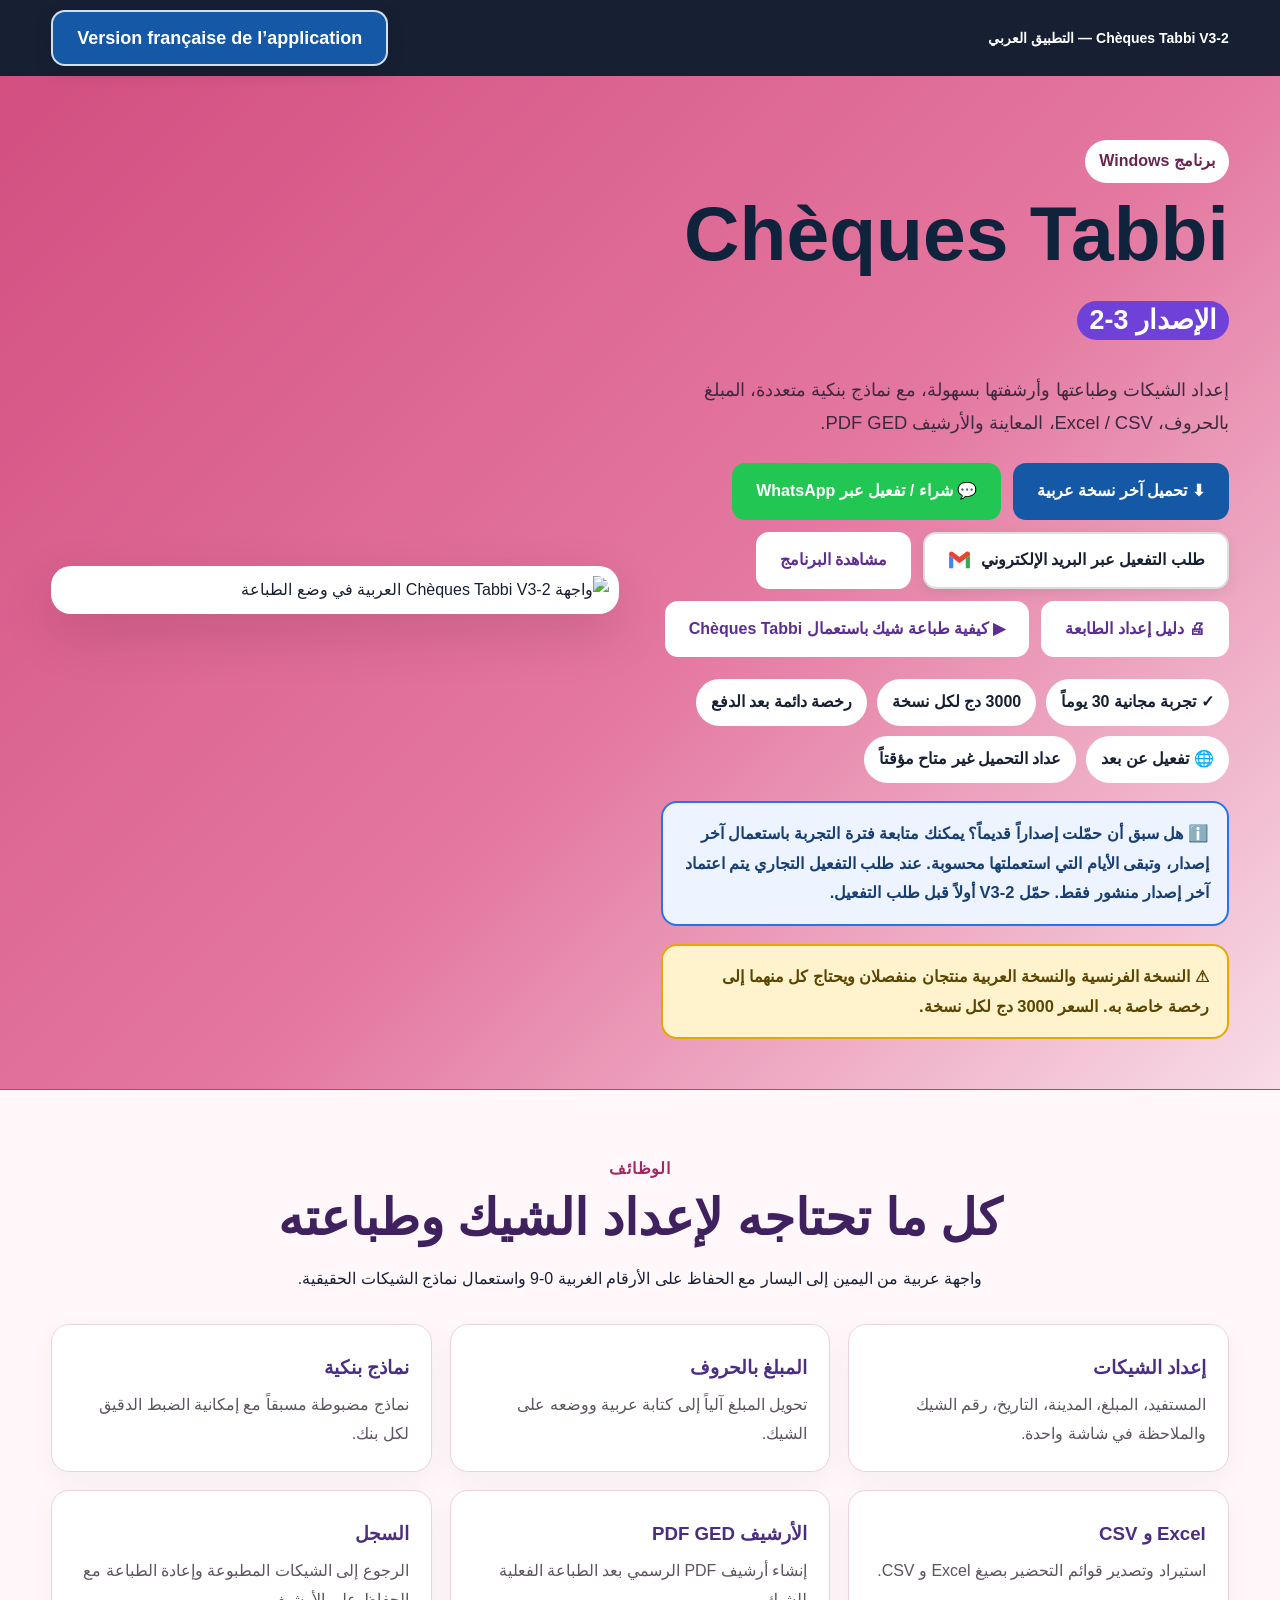
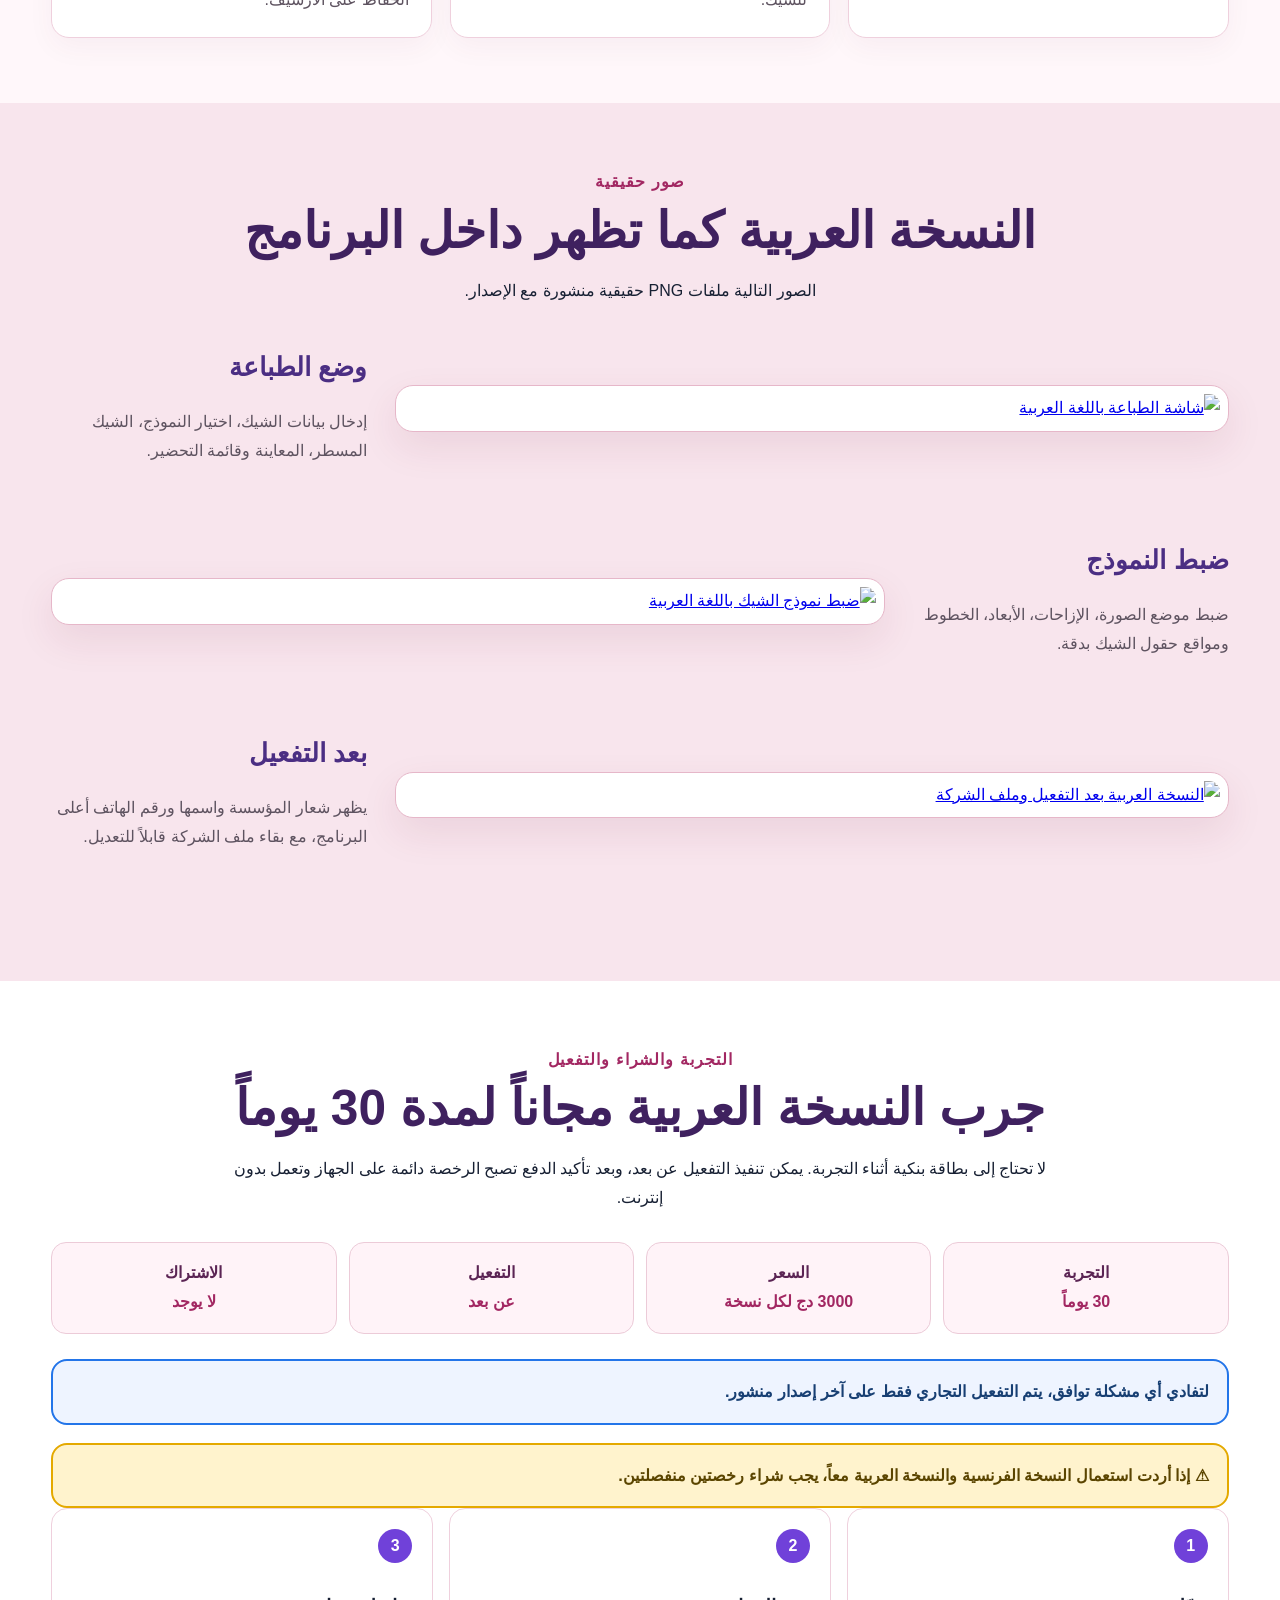
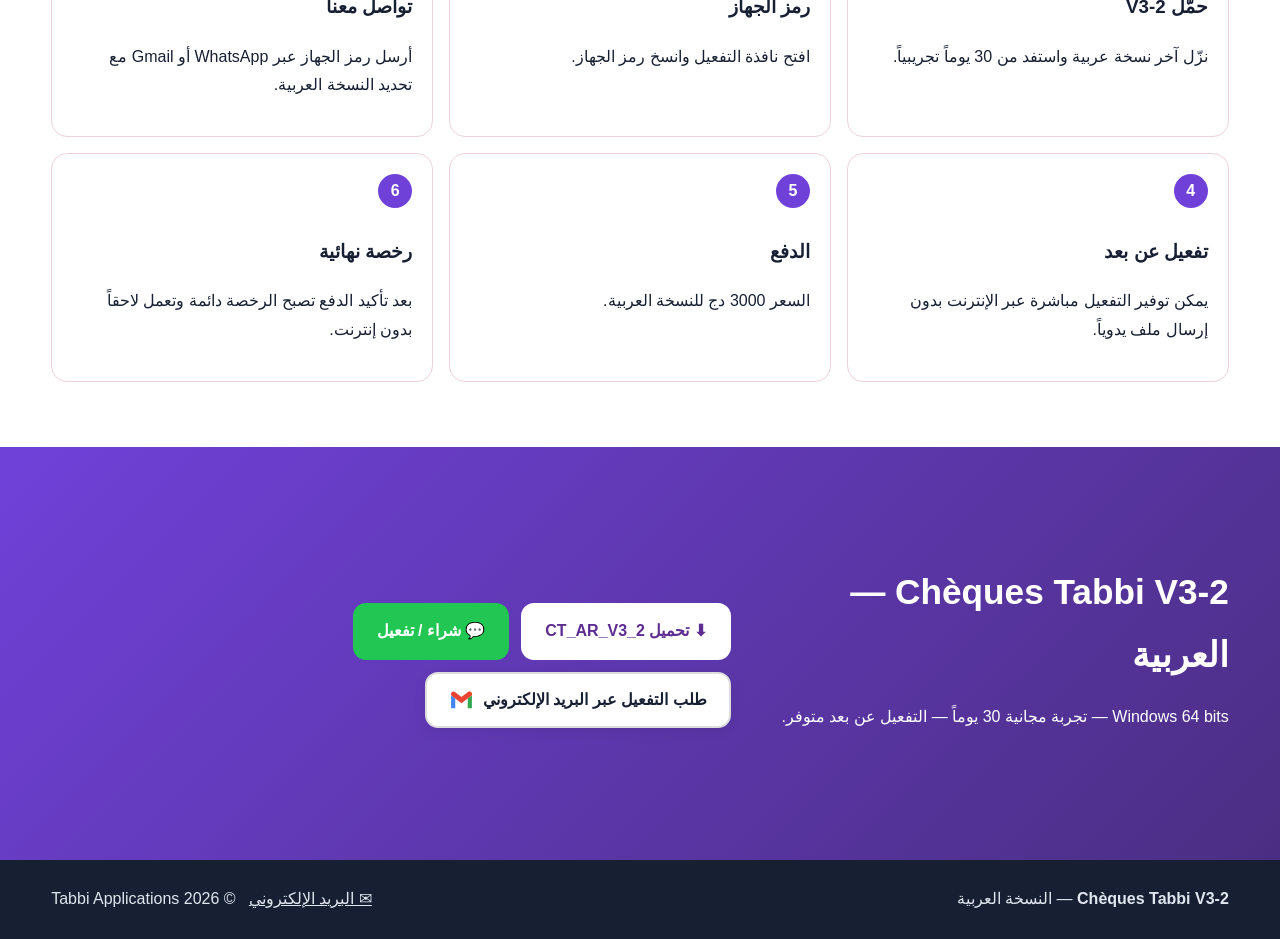
==== commit 46067276: "Clarify trial continuation and email activation in Arabic V3-2 site" ====
--- a/ar/index.html
+++ b/ar/index.html
@@ -41,11 +41,11 @@
     <div class="actions">
       <a class="btn primary" href="https://github.com/ramat82/cheques-tabbi/releases/download/V3-2/CT_AR_V3_2_Setup.exe">⬇ تحميل آخر نسخة عربية</a>
       <a class="btn whatsapp" data-whatsapp="ar" href="https://wa.me/213656687312?text=%D8%A7%D9%84%D8%B3%D9%84%D8%A7%D9%85%D8%8C%20%D8%A3%D8%B1%D9%8A%D8%AF%20%D8%B4%D8%B1%D8%A7%D8%A1%20%2F%20%D8%AA%D9%81%D8%B9%D9%8A%D9%84%20Ch%C3%A8ques%20Tabbi%20V3-2%20%D8%A7%D9%84%D9%86%D8%B3%D8%AE%D8%A9%20%D8%A7%D9%84%D8%B9%D8%B1%D8%A8%D9%8A%D8%A9.%0A%D8%B1%D9%85%D8%B2%20%D8%A7%D9%84%D8%AC%D9%87%D8%A7%D8%B2%20%3A%20" target="_blank" rel="noopener">💬 شراء / تفعيل عبر WhatsApp</a>
-      <a class="btn gmail" href="mailto:tabbiamar1963@gmail.com?subject=Activation%20Ch%C3%A8ques%20Tabbi%20V3-2%20AR&body=%D8%A7%D9%84%D8%B3%D9%84%D8%A7%D9%85%D8%8C%0A%D8%A3%D8%B1%D9%8A%D8%AF%20%D8%B4%D8%B1%D8%A7%D8%A1%20%2F%20%D8%AA%D9%81%D8%B9%D9%8A%D9%84%20Ch%C3%A8ques%20Tabbi%20V3-2%20AR.%0A%D8%B1%D9%85%D8%B2%20%D8%A7%D9%84%D8%AC%D9%87%D8%A7%D8%B2%20%3A%20"><svg viewBox="0 0 48 36" aria-hidden="true"><path fill="#4285F4" d="M4 34h8V15L4 9z"/><path fill="#34A853" d="M36 34h8V9l-8 6z"/><path fill="#FBBC04" d="M44 9v-3c0-4-5-6-8-3l-12 9 4 6z"/><path fill="#EA4335" d="M4 6v3l20 15 20-15V6c0-4-5-6-8-3L24 12 12 3C9 0 4 2 4 6z"/></svg>tabbiamar1963@gmail.com</a>
+      <a class="btn gmail" href="mailto:tabbiamar1963@gmail.com?subject=%D8%B7%D9%84%D8%A8%20%D8%AA%D9%81%D8%B9%D9%8A%D9%84%20Ch%C3%A8ques%20Tabbi%20V3-2%20AR&body=%D8%A7%D9%84%D8%B3%D9%84%D8%A7%D9%85%20%D8%B9%D9%84%D9%8A%D9%83%D9%85%D8%8C%0A%0A%D8%A3%D8%B1%D8%BA%D8%A8%20%D9%81%D9%8A%20%D8%AA%D9%81%D8%B9%D9%8A%D9%84%20Ch%C3%A8ques%20Tabbi%20V3-2%20AR.%0A%0A%D9%8A%D8%B1%D8%AC%D9%89%20%D9%84%D8%B5%D9%82%20%D9%83%D9%88%D8%AF%20%D8%A7%D9%84%D8%AC%D9%87%D8%A7%D8%B2%20%D8%A3%D8%AF%D9%86%D8%A7%D9%87%3A%0A%0A%5B%D8%A3%D9%84%D8%B5%D9%82%20%D9%83%D9%88%D8%AF%20%D8%A7%D9%84%D8%AC%D9%87%D8%A7%D8%B2%20%D9%87%D9%86%D8%A7%5D%0A%0A%D8%B4%D9%83%D8%B1%D8%A7%D9%8B."><svg viewBox="0 0 48 36" aria-hidden="true"><path fill="#4285F4" d="M4 34h8V15L4 9z"/><path fill="#34A853" d="M36 34h8V9l-8 6z"/><path fill="#FBBC04" d="M44 9v-3c0-4-5-6-8-3l-12 9 4 6z"/><path fill="#EA4335" d="M4 6v3l20 15 20-15V6c0-4-5-6-8-3L24 12 12 3C9 0 4 2 4 6z"/></svg>طلب التفعيل عبر البريد الإلكتروني</a>
       <a class="btn secondary" href="#images">مشاهدة البرنامج</a><a class="btn secondary" href="../assets/guide-impression-ar.png" target="_blank" rel="noopener">🖨 دليل إعداد الطابعة</a><a class="btn secondary" href="https://youtu.be/3MbX6gnPfWE" target="_blank" rel="noopener">▶ كيفية طباعة شيك باستعمال Chèques Tabbi</a>
     </div>
     <div class="pills"><span class="pill">✓ تجربة مجانية 30 يوماً</span><span class="pill">3000 دج لكل نسخة</span><span class="pill">رخصة دائمة بعد الدفع</span><span class="pill">🌐 تفعيل عن بعد</span><span class="counter ar-download-count">جاري تحميل العداد...</span></div>
-    <div class="update-warning">ℹ️ <strong>هل سبق أن حمّلت إصداراً قديماً؟</strong> يمكنك استعماله خلال فترة التجربة، لكن عند طلب التفعيل التجاري <strong>يتم اعتماد آخر إصدار منشور فقط</strong>. حمّل V3-2 أولاً قبل طلب التفعيل.</div>
+    <div class="update-warning">ℹ️ <strong>هل سبق أن حمّلت إصداراً قديماً؟</strong> يمكنك متابعة فترة التجربة باستعمال آخر إصدار، وتبقى الأيام التي استعملتها محسوبة. عند طلب التفعيل التجاري <strong>يتم اعتماد آخر إصدار منشور فقط</strong>. حمّل V3-2 أولاً قبل طلب التفعيل.</div>
     <div class="license-warning">⚠ النسخة الفرنسية والنسخة العربية منتجان منفصلان ويحتاج كل منهما إلى رخصة خاصة به. السعر 3000 دج لكل نسخة.</div>
   </div><div class="hero-card"><img src="https://github.com/ramat82/cheques-tabbi/releases/download/v2.0.0/ar1.png" alt="واجهة Chèques Tabbi V3-2 العربية في وضع الطباعة"></div></div></header>
 
@@ -76,13 +76,13 @@
   <section class="download"><div class="wrap"><div><h2>Chèques Tabbi V3-2 — العربية</h2><p>Windows 64 bits — تجربة مجانية 30 يوماً — التفعيل عن بعد متوفر.</p></div><div class="actions">
     <a class="btn secondary" href="https://github.com/ramat82/cheques-tabbi/releases/download/V3-2/CT_AR_V3_2_Setup.exe">⬇ تحميل CT_AR_V3_2</a>
     <a class="btn whatsapp" data-whatsapp="ar" href="https://wa.me/213656687312?text=%D8%A7%D9%84%D8%B3%D9%84%D8%A7%D9%85%D8%8C%20%D8%A3%D8%B1%D9%8A%D8%AF%20%D8%B4%D8%B1%D8%A7%D8%A1%20%2F%20%D8%AA%D9%81%D8%B9%D9%8A%D9%84%20Ch%C3%A8ques%20Tabbi%20V3-2%20%D8%A7%D9%84%D9%86%D8%B3%D8%AE%D8%A9%20%D8%A7%D9%84%D8%B9%D8%B1%D8%A8%D9%8A%D8%A9.%0A%D8%B1%D9%85%D8%B2%20%D8%A7%D9%84%D8%AC%D9%87%D8%A7%D8%B2%20%3A%20" target="_blank" rel="noopener">💬 شراء / تفعيل</a>
-    <a class="btn gmail" href="mailto:tabbiamar1963@gmail.com?subject=Activation%20Ch%C3%A8ques%20Tabbi%20V3-2%20AR"><svg viewBox="0 0 48 36" aria-hidden="true"><path fill="#4285F4" d="M4 34h8V15L4 9z"/><path fill="#34A853" d="M36 34h8V9l-8 6z"/><path fill="#FBBC04" d="M44 9v-3c0-4-5-6-8-3l-12 9 4 6z"/><path fill="#EA4335" d="M4 6v3l20 15 20-15V6c0-4-5-6-8-3L24 12 12 3C9 0 4 2 4 6z"/></svg>Gmail</a>
+    <a class="btn gmail" href="mailto:tabbiamar1963@gmail.com?subject=%D8%B7%D9%84%D8%A8%20%D8%AA%D9%81%D8%B9%D9%8A%D9%84%20Ch%C3%A8ques%20Tabbi%20V3-2%20AR&body=%D8%A7%D9%84%D8%B3%D9%84%D8%A7%D9%85%20%D8%B9%D9%84%D9%8A%D9%83%D9%85%D8%8C%0A%0A%D8%A3%D8%B1%D8%BA%D8%A8%20%D9%81%D9%8A%20%D8%AA%D9%81%D8%B9%D9%8A%D9%84%20Ch%C3%A8ques%20Tabbi%20V3-2%20AR.%0A%0A%D9%8A%D8%B1%D8%AC%D9%89%20%D9%84%D8%B5%D9%82%20%D9%83%D9%88%D8%AF%20%D8%A7%D9%84%D8%AC%D9%87%D8%A7%D8%B2%20%D8%A3%D8%AF%D9%86%D8%A7%D9%87%3A%0A%0A%5B%D8%A3%D9%84%D8%B5%D9%82%20%D9%83%D9%88%D8%AF%20%D8%A7%D9%84%D8%AC%D9%87%D8%A7%D8%B2%20%D9%87%D9%86%D8%A7%5D%0A%0A%D8%B4%D9%83%D8%B1%D8%A7%D9%8B."><svg viewBox="0 0 48 36" aria-hidden="true"><path fill="#4285F4" d="M4 34h8V15L4 9z"/><path fill="#34A853" d="M36 34h8V9l-8 6z"/><path fill="#FBBC04" d="M44 9v-3c0-4-5-6-8-3l-12 9 4 6z"/><path fill="#EA4335" d="M4 6v3l20 15 20-15V6c0-4-5-6-8-3L24 12 12 3C9 0 4 2 4 6z"/></svg>طلب التفعيل عبر البريد الإلكتروني</a>
   </div></div></section>
 
-  <footer><div class="wrap"><div><strong>Chèques Tabbi V3-2</strong> — النسخة العربية</div><div><a href="mailto:tabbiamar1963@gmail.com">✉ tabbiamar1963@gmail.com</a> &nbsp; © 2026 Tabbi Applications</div></div></footer>
+  <footer><div class="wrap"><div><strong>Chèques Tabbi V3-2</strong> — النسخة العربية</div><div><a href="mailto:tabbiamar1963@gmail.com?subject=%D8%B7%D9%84%D8%A8%20%D8%AA%D9%81%D8%B9%D9%8A%D9%84%20Ch%C3%A8ques%20Tabbi%20V3-2%20AR&body=%D8%A7%D9%84%D8%B3%D9%84%D8%A7%D9%85%20%D8%B9%D9%84%D9%8A%D9%83%D9%85%D8%8C%0A%0A%D8%A3%D8%B1%D8%BA%D8%A8%20%D9%81%D9%8A%20%D8%AA%D9%81%D8%B9%D9%8A%D9%84%20Ch%C3%A8ques%20Tabbi%20V3-2%20AR.%0A%0A%D9%8A%D8%B1%D8%AC%D9%89%20%D9%84%D8%B5%D9%82%20%D9%83%D9%88%D8%AF%20%D8%A7%D9%84%D8%AC%D9%87%D8%A7%D8%B2%20%D8%A3%D8%AF%D9%86%D8%A7%D9%87%3A%0A%0A%5B%D8%A3%D9%84%D8%B5%D9%82%20%D9%83%D9%88%D8%AF%20%D8%A7%D9%84%D8%AC%D9%87%D8%A7%D8%B2%20%D9%87%D9%86%D8%A7%5D%0A%0A%D8%B4%D9%83%D8%B1%D8%A7%D9%8B.">✉ البريد الإلكتروني</a> &nbsp; © 2026 Tabbi Applications</div></div></footer>
   <script>
     document.querySelectorAll('[data-whatsapp="ar"]').forEach(link=>link.addEventListener('click',()=>{if(typeof gtag==='function')gtag('event','cheques_ar_whatsapp_click',{contact_method:'whatsapp'});}));
     (()=>{const apiUrl='https://api.github.com/repos/ramat82/cheques-tabbi/releases/tags/V3-2';const assetName='CT_AR_V3_2_Setup.exe';const counters=document.querySelectorAll('.ar-download-count');fetch(apiUrl,{headers:{Accept:'application/vnd.github+json'}}).then(r=>{if(!r.ok)throw new Error('GitHub API');return r.json();}).then(release=>{const asset=Array.isArray(release.assets)?release.assets.find(x=>x.name===assetName):null;if(!asset||typeof asset.download_count!=='number')throw new Error('counter');const n=asset.download_count;counters.forEach(el=>el.textContent=(n===1?'تحميل واحد':`${n.toLocaleString('ar-DZ')} تحميلات`));}).catch(()=>counters.forEach(el=>el.textContent='عداد التحميل غير متاح مؤقتاً'));})();
   </script>
 </body>
-</html>
+</html>
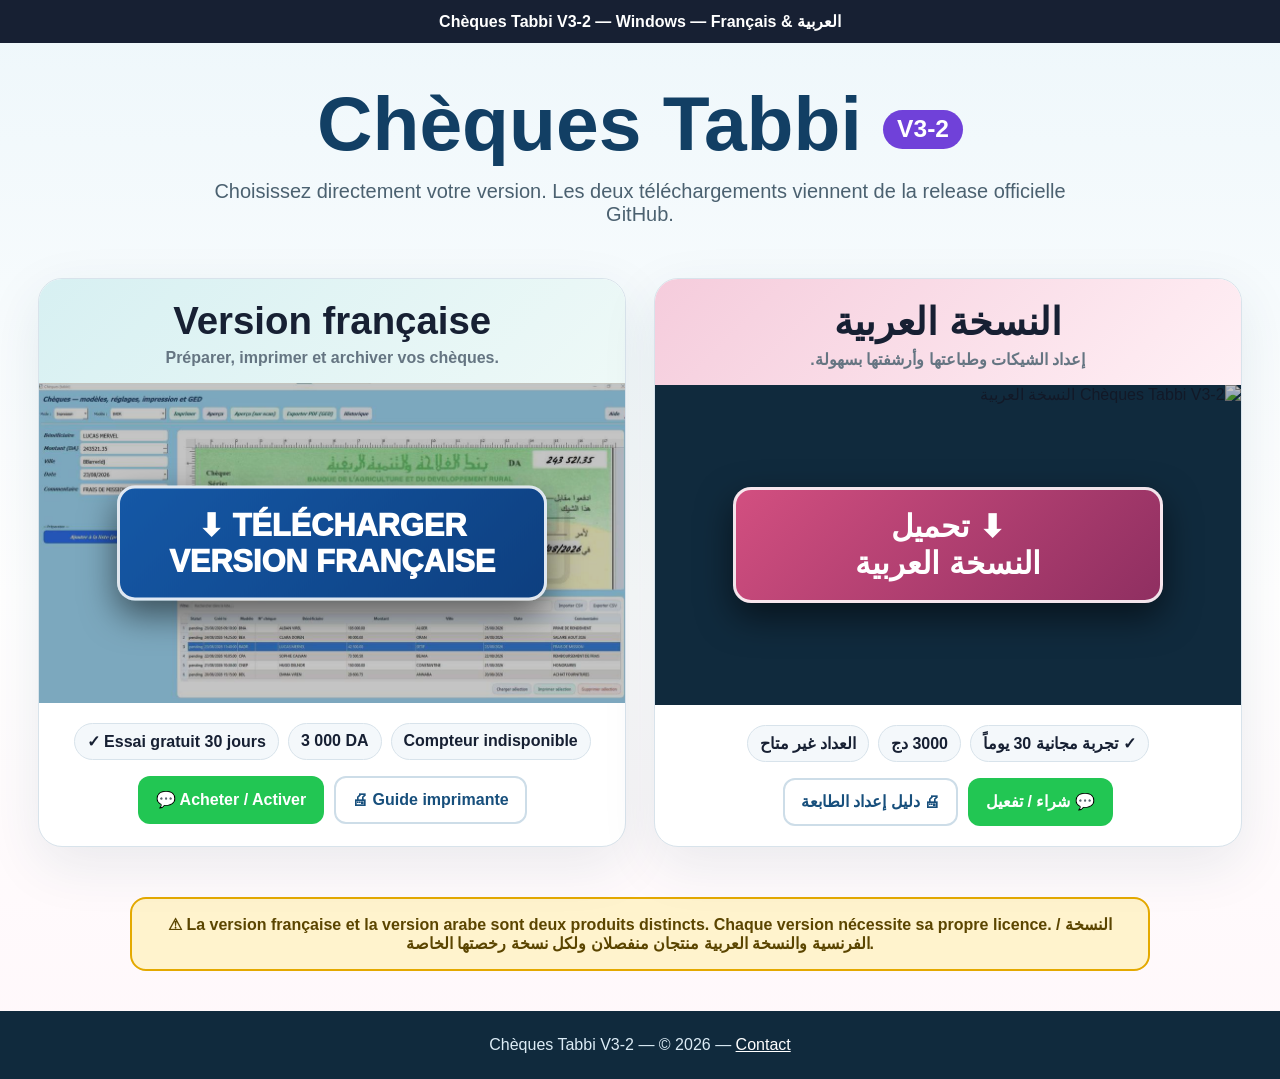
==== commit 53eb175f: "Faire pointer l'ancienne adresse arabe vers la page unique" ====
--- a/ar/index.html
+++ b/ar/index.html
@@ -1,88 +1,24 @@
 <!doctype html>
-<html lang="ar" dir="rtl">
+<html lang="fr">
 <head>
   <meta charset="utf-8">
-  <meta name="viewport" content="width=device-width, initial-scale=1">
-  <meta name="description" content="Chèques Tabbi V3-2 بالعربية — إعداد وطباعة وتفعيل عن بعد وأرشفة الشيكات على Windows. تجربة مجانية 30 يوماً، رخصة دائمة بسعر 3000 دج لكل نسخة.">
-  <title>Chèques Tabbi V3-2 — النسخة العربية</title>
-  <script async src="https://www.googletagmanager.com/gtag/js?id=G-8PDGG4K5FS"></script>
+  <meta name="viewport" content="width=device-width,initial-scale=1">
+  <title>Chèques Tabbi V3-2 — Français + العربية</title>
+  <meta name="robots" content="noindex,follow">
+  <meta http-equiv="refresh" content="0; url=../">
   <script>
-    window.dataLayer = window.dataLayer || [];
-    function gtag(){dataLayer.push(arguments);}
-    gtag('js', new Date());
-    gtag('config', 'G-8PDGG4K5FS');
+    window.location.replace('../' + window.location.search + window.location.hash);
   </script>
   <style>
-    :root{--pink:#d24f80;--purple:#7041d9;--teal:#159b89;--blue:#2375e9;--ink:#172033;--soft:#fff6fa;--line:#efd0dd;--white:#fff;--green:#22c653;--red:#c92b2b}
-    *{box-sizing:border-box} html{scroll-behavior:smooth}
-    body{margin:0;font-family:"Segoe UI",Tahoma,Arial,sans-serif;background:#fff7fa;color:var(--ink);line-height:1.8}.wrap{width:min(1180px,92%);margin:auto}
-    .topbar{background:#172033;color:#fff;padding:10px 0;font-size:14px}.topbar .wrap{display:flex;justify-content:space-between;gap:18px;align-items:center;flex-wrap:wrap}
-    .app-switch{display:inline-flex;align-items:center;justify-content:center;min-height:50px;padding:10px 24px;background:#1558a6;color:#fff;text-decoration:none;border:2px solid #ffffffcc;border-radius:14px;font-size:18px;font-weight:900;box-shadow:0 6px 18px #00000028;direction:ltr}.app-switch:hover,.btn:hover{transform:translateY(-1px);filter:brightness(1.04)}
-    .hero{background:linear-gradient(135deg,#d24f80 0%,#e478a0 55%,#f8dce7 100%);padding:64px 0 50px;border-bottom:1px solid #cc3e73}.hero-grid{display:grid;grid-template-columns:1fr 1fr;gap:42px;align-items:center}
-    h1{font-size:clamp(2.6rem,6vw,5rem);line-height:1.05;margin:10px 0;color:#10233c}.version{display:inline-block;background:#7041d9;color:white;border-radius:999px;padding:5px 12px;font-size:.35em;vertical-align:middle}.badge{display:inline-block;background:#fff;border-radius:999px;padding:7px 14px;font-weight:900;color:#6a2450}.lead{font-size:1.15rem;color:#3e2940;max-width:700px}
-    .actions{display:flex;gap:12px;flex-wrap:wrap;margin-top:24px}.btn{display:inline-flex;align-items:center;justify-content:center;gap:9px;min-height:54px;padding:12px 22px;border-radius:13px;text-decoration:none;font-weight:900;border:2px solid transparent;transition:.15s}.primary{background:#1558a6;color:#fff}.whatsapp{background:var(--green);color:#fff}.secondary{background:#fff;color:#5e2d91;border-color:#fff}.gmail{background:#fff;color:#172033;border-color:#ddd;box-shadow:0 4px 14px #00000012;direction:ltr}.gmail svg{width:25px;height:20px;flex:none}
-    .hero-card{background:#fff;border-radius:20px;padding:10px;box-shadow:0 20px 50px #68223d33}.hero-card img{width:100%;display:block;border-radius:12px}.pills{display:flex;gap:10px;flex-wrap:wrap;margin-top:22px}.pill,.counter{background:#fff;padding:8px 14px;border-radius:999px;font-weight:900;border:1px solid #ffffffaa}
-    .license-warning,.update-warning{margin-top:18px;border-radius:16px;padding:16px 18px;font-weight:900;font-size:1.03rem}.license-warning{background:#fff3cd;border:2px solid #e4a900;color:#5b4500}.update-warning{background:#eef4ff;border:2px solid #2375e9;color:#173f73}
-    section{padding:65px 0}.section-head{text-align:center;max-width:820px;margin:0 auto 30px}.section-head h2{font-size:clamp(2rem,4vw,3.1rem);line-height:1.2;margin:5px 0;color:#3f215f}.eyebrow{color:#a22762;font-weight:900;margin:0;text-transform:uppercase;letter-spacing:.06em}
-    .features{display:grid;grid-template-columns:repeat(3,1fr);gap:18px}.card{background:#fff;border:1px solid var(--line);border-radius:18px;padding:22px;box-shadow:0 10px 28px #66213b0b}.card h3{margin:4px 0 7px;color:#4b2e83}.card p{margin:0;color:#5e5360}
-    .gallery{background:#f8e5ed}.shot{display:grid;grid-template-columns:1.45fr .55fr;gap:28px;align-items:center;margin:28px 0 48px}.shot.reverse{grid-template-columns:.55fr 1.45fr}.shot.reverse .image{order:2}.image{display:block;background:#fff;padding:8px;border-radius:18px;border:1px solid #e6b7c9;box-shadow:0 15px 38px #70244018}.image img{width:100%;height:auto;display:block;border-radius:11px}.shot h3{font-size:1.65rem;margin:8px 0;color:#4b2e83}.shot p{color:#5e5360}
-    .purchase{background:#fff}.summary{display:grid;grid-template-columns:repeat(4,1fr);gap:12px;margin:25px 0}.summary div{background:#fff3f8;border:1px solid #eccbd8;border-radius:15px;padding:16px;text-align:center}.summary strong{display:block;color:#5b2454}.summary span{font-weight:900;color:#a22762}.steps{display:grid;grid-template-columns:repeat(3,1fr);gap:16px}.step{background:#fff;border:1px solid var(--line);border-radius:16px;padding:20px}.num{display:inline-grid;place-items:center;width:34px;height:34px;border-radius:50%;background:#7041d9;color:#fff;font-weight:900;margin-bottom:8px}
-    .download{background:linear-gradient(135deg,#7041d9,#4b2e83);color:#fff}.download .wrap{display:flex;justify-content:space-between;align-items:center;gap:24px;padding:48px 0}.download h2{margin:0 0 6px;font-size:2.2rem}footer{background:#172033;color:#dfe6ef;padding:25px 0}footer .wrap{display:flex;justify-content:space-between;gap:16px;flex-wrap:wrap}footer a{color:#dfe6ef}
-    @media(max-width:900px){.hero-grid,.shot,.shot.reverse{grid-template-columns:1fr}.shot.reverse .image{order:0}.features,.steps{grid-template-columns:1fr 1fr}.summary{grid-template-columns:1fr 1fr}}
-    @media(max-width:620px){.features,.steps,.summary{grid-template-columns:1fr}.download .wrap{flex-direction:column;align-items:stretch}.actions .btn,.app-switch{width:100%}}
+    body{margin:0;min-height:100vh;display:grid;place-items:center;font-family:"Segoe UI",Arial,Tahoma,sans-serif;background:#f4f8fb;color:#172033;text-align:center;padding:24px}
+    a{display:inline-block;margin-top:14px;padding:14px 22px;border-radius:12px;background:#1558a6;color:#fff;text-decoration:none;font-weight:800}
   </style>
 </head>
 <body>
-  <div class="topbar"><div class="wrap"><div><strong>Chèques Tabbi V3-2 — التطبيق العربي</strong></div><a class="app-switch" href="../" lang="fr" dir="ltr">Version française de l’application</a></div></div>
-  <header class="hero"><div class="wrap hero-grid"><div>
-    <span class="badge">برنامج Windows</span>
-    <h1>Chèques Tabbi <span class="version">الإصدار 3-2</span></h1>
-    <p class="lead">إعداد الشيكات وطباعتها وأرشفتها بسهولة، مع نماذج بنكية متعددة، المبلغ بالحروف، Excel / CSV، المعاينة والأرشيف PDF GED.</p>
-    <div class="actions">
-      <a class="btn primary" href="https://github.com/ramat82/cheques-tabbi/releases/download/V3-2/CT_AR_V3_2_Setup.exe">⬇ تحميل آخر نسخة عربية</a>
-      <a class="btn whatsapp" data-whatsapp="ar" href="https://wa.me/213656687312?text=%D8%A7%D9%84%D8%B3%D9%84%D8%A7%D9%85%D8%8C%20%D8%A3%D8%B1%D9%8A%D8%AF%20%D8%B4%D8%B1%D8%A7%D8%A1%20%2F%20%D8%AA%D9%81%D8%B9%D9%8A%D9%84%20Ch%C3%A8ques%20Tabbi%20V3-2%20%D8%A7%D9%84%D9%86%D8%B3%D8%AE%D8%A9%20%D8%A7%D9%84%D8%B9%D8%B1%D8%A8%D9%8A%D8%A9.%0A%D8%B1%D9%85%D8%B2%20%D8%A7%D9%84%D8%AC%D9%87%D8%A7%D8%B2%20%3A%20" target="_blank" rel="noopener">💬 شراء / تفعيل عبر WhatsApp</a>
-      <a class="btn gmail" href="mailto:tabbiamar1963@gmail.com?subject=%D8%B7%D9%84%D8%A8%20%D8%AA%D9%81%D8%B9%D9%8A%D9%84%20Ch%C3%A8ques%20Tabbi%20V3-2%20AR&body=%D8%A7%D9%84%D8%B3%D9%84%D8%A7%D9%85%20%D8%B9%D9%84%D9%8A%D9%83%D9%85%D8%8C%0A%0A%D8%A3%D8%B1%D8%BA%D8%A8%20%D9%81%D9%8A%20%D8%AA%D9%81%D8%B9%D9%8A%D9%84%20Ch%C3%A8ques%20Tabbi%20V3-2%20AR.%0A%0A%D9%8A%D8%B1%D8%AC%D9%89%20%D9%84%D8%B5%D9%82%20%D9%83%D9%88%D8%AF%20%D8%A7%D9%84%D8%AC%D9%87%D8%A7%D8%B2%20%D8%A3%D8%AF%D9%86%D8%A7%D9%87%3A%0A%0A%5B%D8%A3%D9%84%D8%B5%D9%82%20%D9%83%D9%88%D8%AF%20%D8%A7%D9%84%D8%AC%D9%87%D8%A7%D8%B2%20%D9%87%D9%86%D8%A7%5D%0A%0A%D8%B4%D9%83%D8%B1%D8%A7%D9%8B."><svg viewBox="0 0 48 36" aria-hidden="true"><path fill="#4285F4" d="M4 34h8V15L4 9z"/><path fill="#34A853" d="M36 34h8V9l-8 6z"/><path fill="#FBBC04" d="M44 9v-3c0-4-5-6-8-3l-12 9 4 6z"/><path fill="#EA4335" d="M4 6v3l20 15 20-15V6c0-4-5-6-8-3L24 12 12 3C9 0 4 2 4 6z"/></svg>طلب التفعيل عبر البريد الإلكتروني</a>
-      <a class="btn secondary" href="#images">مشاهدة البرنامج</a><a class="btn secondary" href="../assets/guide-impression-ar.png" target="_blank" rel="noopener">🖨 دليل إعداد الطابعة</a><a class="btn secondary" href="https://youtu.be/3MbX6gnPfWE" target="_blank" rel="noopener">▶ كيفية طباعة شيك باستعمال Chèques Tabbi</a>
-    </div>
-    <div class="pills"><span class="pill">✓ تجربة مجانية 30 يوماً</span><span class="pill">3000 دج لكل نسخة</span><span class="pill">رخصة دائمة بعد الدفع</span><span class="pill">🌐 تفعيل عن بعد</span><span class="counter ar-download-count">جاري تحميل العداد...</span></div>
-    <div class="update-warning">ℹ️ <strong>هل سبق أن حمّلت إصداراً قديماً؟</strong> يمكنك متابعة فترة التجربة باستعمال آخر إصدار، وتبقى الأيام التي استعملتها محسوبة. عند طلب التفعيل التجاري <strong>يتم اعتماد آخر إصدار منشور فقط</strong>. حمّل V3-2 أولاً قبل طلب التفعيل.</div>
-    <div class="license-warning">⚠ النسخة الفرنسية والنسخة العربية منتجان منفصلان ويحتاج كل منهما إلى رخصة خاصة به. السعر 3000 دج لكل نسخة.</div>
-  </div><div class="hero-card"><img src="https://github.com/ramat82/cheques-tabbi/releases/download/v2.0.0/ar1.png" alt="واجهة Chèques Tabbi V3-2 العربية في وضع الطباعة"></div></div></header>
-
-  <section><div class="wrap"><div class="section-head"><p class="eyebrow">الوظائف</p><h2>كل ما تحتاجه لإعداد الشيك وطباعته</h2><p>واجهة عربية من اليمين إلى اليسار مع الحفاظ على الأرقام الغربية 0-9 واستعمال نماذج الشيكات الحقيقية.</p></div><div class="features">
-    <div class="card"><h3>إعداد الشيكات</h3><p>المستفيد، المبلغ، المدينة، التاريخ، رقم الشيك والملاحظة في شاشة واحدة.</p></div><div class="card"><h3>المبلغ بالحروف</h3><p>تحويل المبلغ آلياً إلى كتابة عربية ووضعه على الشيك.</p></div><div class="card"><h3>نماذج بنكية</h3><p>نماذج مضبوطة مسبقاً مع إمكانية الضبط الدقيق لكل بنك.</p></div><div class="card"><h3>Excel و CSV</h3><p>استيراد وتصدير قوائم التحضير بصيغ Excel و CSV.</p></div><div class="card"><h3>الأرشيف PDF GED</h3><p>إنشاء أرشيف PDF الرسمي بعد الطباعة الفعلية للشيك.</p></div><div class="card"><h3>السجل</h3><p>الرجوع إلى الشيكات المطبوعة وإعادة الطباعة مع الحفاظ على الأرشيف.</p></div>
-  </div></div></section>
-
-  <section class="gallery" id="images"><div class="wrap"><div class="section-head"><p class="eyebrow">صور حقيقية</p><h2>النسخة العربية كما تظهر داخل البرنامج</h2><p>الصور التالية ملفات PNG حقيقية منشورة مع الإصدار.</p></div>
-    <article class="shot"><a class="image" href="https://github.com/ramat82/cheques-tabbi/releases/download/v2.0.0/ar1.png" target="_blank" rel="noopener"><img src="https://github.com/ramat82/cheques-tabbi/releases/download/v2.0.0/ar1.png" alt="شاشة الطباعة باللغة العربية"></a><div><h3>وضع الطباعة</h3><p>إدخال بيانات الشيك، اختيار النموذج، الشيك المسطر، المعاينة وقائمة التحضير.</p></div></article>
-    <article class="shot reverse"><a class="image" href="https://github.com/ramat82/cheques-tabbi/releases/download/v2.0.0/ar2.png" target="_blank" rel="noopener"><img src="https://github.com/ramat82/cheques-tabbi/releases/download/v2.0.0/ar2.png" alt="ضبط نموذج الشيك باللغة العربية"></a><div><h3>ضبط النموذج</h3><p>ضبط موضع الصورة، الإزاحات، الأبعاد، الخطوط ومواقع حقول الشيك بدقة.</p></div></article>
-    <article class="shot"><a class="image" href="https://github.com/ramat82/cheques-tabbi/releases/download/v2.0.0/ar3.png" target="_blank" rel="noopener"><img src="https://github.com/ramat82/cheques-tabbi/releases/download/v2.0.0/ar3.png" alt="النسخة العربية بعد التفعيل وملف الشركة"></a><div><h3>بعد التفعيل</h3><p>يظهر شعار المؤسسة واسمها ورقم الهاتف أعلى البرنامج، مع بقاء ملف الشركة قابلاً للتعديل.</p></div></article>
-  </div></section>
-
-  <section class="purchase" id="buy"><div class="wrap"><div class="section-head"><p class="eyebrow">التجربة والشراء والتفعيل</p><h2>جرب النسخة العربية مجاناً لمدة 30 يوماً</h2><p>لا تحتاج إلى بطاقة بنكية أثناء التجربة. يمكن تنفيذ التفعيل عن بعد، وبعد تأكيد الدفع تصبح الرخصة دائمة على الجهاز وتعمل بدون إنترنت.</p></div>
-    <div class="summary"><div><strong>التجربة</strong><span>30 يوماً</span></div><div><strong>السعر</strong><span>3000 دج لكل نسخة</span></div><div><strong>التفعيل</strong><span>عن بعد</span></div><div><strong>الاشتراك</strong><span>لا يوجد</span></div></div>
-    <div class="update-warning">لتفادي أي مشكلة توافق، يتم التفعيل التجاري فقط على <strong>آخر إصدار منشور</strong>.</div>
-    <div class="license-warning">⚠ إذا أردت استعمال النسخة الفرنسية والنسخة العربية معاً، يجب شراء رخصتين منفصلتين.</div>
-    <div class="steps">
-      <div class="step"><span class="num">1</span><h3>حمّل V3-2</h3><p>نزّل آخر نسخة عربية واستفد من 30 يوماً تجريبياً.</p></div>
-      <div class="step"><span class="num">2</span><h3>رمز الجهاز</h3><p>افتح نافذة التفعيل وانسخ رمز الجهاز.</p></div>
-      <div class="step"><span class="num">3</span><h3>تواصل معنا</h3><p>أرسل رمز الجهاز عبر WhatsApp أو Gmail مع تحديد النسخة العربية.</p></div>
-      <div class="step"><span class="num">4</span><h3>تفعيل عن بعد</h3><p>يمكن توفير التفعيل مباشرة عبر الإنترنت بدون إرسال ملف يدوياً.</p></div>
-      <div class="step"><span class="num">5</span><h3>الدفع</h3><p>السعر 3000 دج للنسخة العربية.</p></div>
-      <div class="step"><span class="num">6</span><h3>رخصة نهائية</h3><p>بعد تأكيد الدفع تصبح الرخصة دائمة وتعمل لاحقاً بدون إنترنت.</p></div>
-    </div>
-  </div></section>
-
-  <section class="download"><div class="wrap"><div><h2>Chèques Tabbi V3-2 — العربية</h2><p>Windows 64 bits — تجربة مجانية 30 يوماً — التفعيل عن بعد متوفر.</p></div><div class="actions">
-    <a class="btn secondary" href="https://github.com/ramat82/cheques-tabbi/releases/download/V3-2/CT_AR_V3_2_Setup.exe">⬇ تحميل CT_AR_V3_2</a>
-    <a class="btn whatsapp" data-whatsapp="ar" href="https://wa.me/213656687312?text=%D8%A7%D9%84%D8%B3%D9%84%D8%A7%D9%85%D8%8C%20%D8%A3%D8%B1%D9%8A%D8%AF%20%D8%B4%D8%B1%D8%A7%D8%A1%20%2F%20%D8%AA%D9%81%D8%B9%D9%8A%D9%84%20Ch%C3%A8ques%20Tabbi%20V3-2%20%D8%A7%D9%84%D9%86%D8%B3%D8%AE%D8%A9%20%D8%A7%D9%84%D8%B9%D8%B1%D8%A8%D9%8A%D8%A9.%0A%D8%B1%D9%85%D8%B2%20%D8%A7%D9%84%D8%AC%D9%87%D8%A7%D8%B2%20%3A%20" target="_blank" rel="noopener">💬 شراء / تفعيل</a>
-    <a class="btn gmail" href="mailto:tabbiamar1963@gmail.com?subject=%D8%B7%D9%84%D8%A8%20%D8%AA%D9%81%D8%B9%D9%8A%D9%84%20Ch%C3%A8ques%20Tabbi%20V3-2%20AR&body=%D8%A7%D9%84%D8%B3%D9%84%D8%A7%D9%85%20%D8%B9%D9%84%D9%8A%D9%83%D9%85%D8%8C%0A%0A%D8%A3%D8%B1%D8%BA%D8%A8%20%D9%81%D9%8A%20%D8%AA%D9%81%D8%B9%D9%8A%D9%84%20Ch%C3%A8ques%20Tabbi%20V3-2%20AR.%0A%0A%D9%8A%D8%B1%D8%AC%D9%89%20%D9%84%D8%B5%D9%82%20%D9%83%D9%88%D8%AF%20%D8%A7%D9%84%D8%AC%D9%87%D8%A7%D8%B2%20%D8%A3%D8%AF%D9%86%D8%A7%D9%87%3A%0A%0A%5B%D8%A3%D9%84%D8%B5%D9%82%20%D9%83%D9%88%D8%AF%20%D8%A7%D9%84%D8%AC%D9%87%D8%A7%D8%B2%20%D9%87%D9%86%D8%A7%5D%0A%0A%D8%B4%D9%83%D8%B1%D8%A7%D9%8B."><svg viewBox="0 0 48 36" aria-hidden="true"><path fill="#4285F4" d="M4 34h8V15L4 9z"/><path fill="#34A853" d="M36 34h8V9l-8 6z"/><path fill="#FBBC04" d="M44 9v-3c0-4-5-6-8-3l-12 9 4 6z"/><path fill="#EA4335" d="M4 6v3l20 15 20-15V6c0-4-5-6-8-3L24 12 12 3C9 0 4 2 4 6z"/></svg>طلب التفعيل عبر البريد الإلكتروني</a>
-  </div></div></section>
-
-  <footer><div class="wrap"><div><strong>Chèques Tabbi V3-2</strong> — النسخة العربية</div><div><a href="mailto:tabbiamar1963@gmail.com?subject=%D8%B7%D9%84%D8%A8%20%D8%AA%D9%81%D8%B9%D9%8A%D9%84%20Ch%C3%A8ques%20Tabbi%20V3-2%20AR&body=%D8%A7%D9%84%D8%B3%D9%84%D8%A7%D9%85%20%D8%B9%D9%84%D9%8A%D9%83%D9%85%D8%8C%0A%0A%D8%A3%D8%B1%D8%BA%D8%A8%20%D9%81%D9%8A%20%D8%AA%D9%81%D8%B9%D9%8A%D9%84%20Ch%C3%A8ques%20Tabbi%20V3-2%20AR.%0A%0A%D9%8A%D8%B1%D8%AC%D9%89%20%D9%84%D8%B5%D9%82%20%D9%83%D9%88%D8%AF%20%D8%A7%D9%84%D8%AC%D9%87%D8%A7%D8%B2%20%D8%A3%D8%AF%D9%86%D8%A7%D9%87%3A%0A%0A%5B%D8%A3%D9%84%D8%B5%D9%82%20%D9%83%D9%88%D8%AF%20%D8%A7%D9%84%D8%AC%D9%87%D8%A7%D8%B2%20%D9%87%D9%86%D8%A7%5D%0A%0A%D8%B4%D9%83%D8%B1%D8%A7%D9%8B.">✉ البريد الإلكتروني</a> &nbsp; © 2026 Tabbi Applications</div></div></footer>
-  <script>
-    document.querySelectorAll('[data-whatsapp="ar"]').forEach(link=>link.addEventListener('click',()=>{if(typeof gtag==='function')gtag('event','cheques_ar_whatsapp_click',{contact_method:'whatsapp'});}));
-    (()=>{const apiUrl='https://api.github.com/repos/ramat82/cheques-tabbi/releases/tags/V3-2';const assetName='CT_AR_V3_2_Setup.exe';const counters=document.querySelectorAll('.ar-download-count');fetch(apiUrl,{headers:{Accept:'application/vnd.github+json'}}).then(r=>{if(!r.ok)throw new Error('GitHub API');return r.json();}).then(release=>{const asset=Array.isArray(release.assets)?release.assets.find(x=>x.name===assetName):null;if(!asset||typeof asset.download_count!=='number')throw new Error('counter');const n=asset.download_count;counters.forEach(el=>el.textContent=(n===1?'تحميل واحد':`${n.toLocaleString('ar-DZ')} تحميلات`));}).catch(()=>counters.forEach(el=>el.textContent='عداد التحميل غير متاح مؤقتاً'));})();
-  </script>
+  <main>
+    <h1>Chèques Tabbi V3-2</h1>
+    <p>Redirection vers la page unique Français + العربية…</p>
+    <a href="../">Ouvrir Chèques Tabbi / فتح الصفحة</a>
+  </main>
 </body>
 </html>
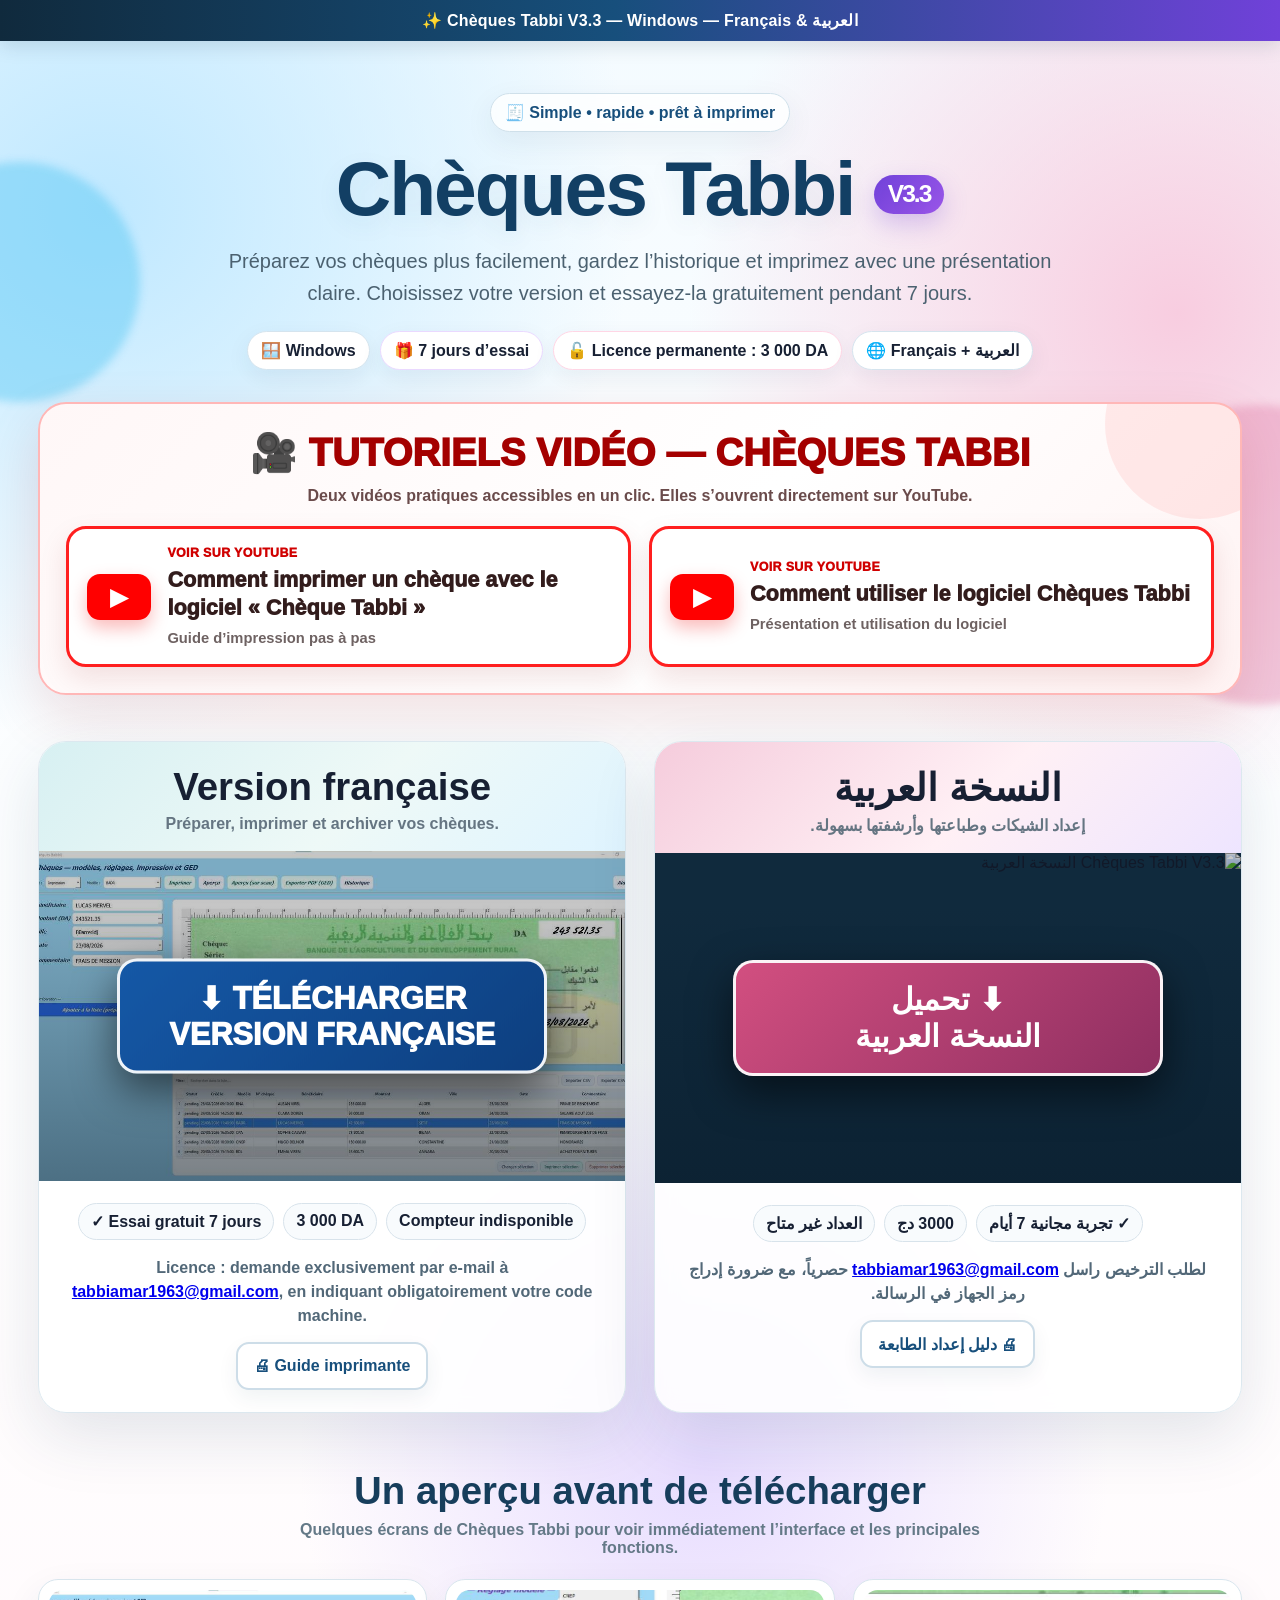
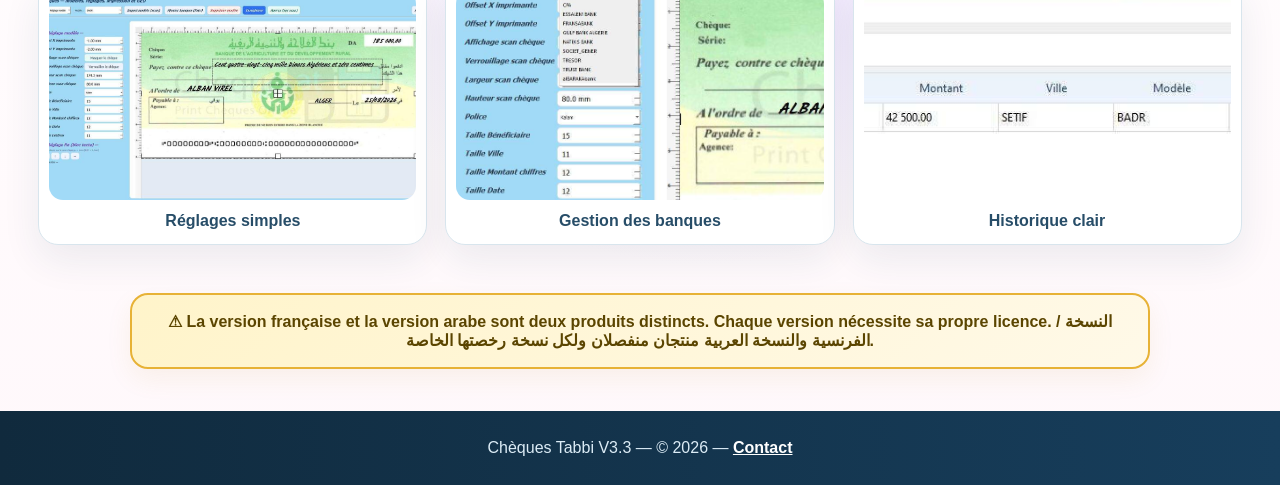
==== commit 99706ced: "Update Arabic redirect page title to Chèques Tabbi V3.3" ====
--- a/ar/index.html
+++ b/ar/index.html
@@ -3,7 +3,7 @@
 <head>
   <meta charset="utf-8">
   <meta name="viewport" content="width=device-width,initial-scale=1">
-  <title>Chèques Tabbi V3-2 — Français + العربية</title>
+  <title>Chèques Tabbi V3.3 — Français + العربية</title>
   <meta name="robots" content="noindex,follow">
   <meta http-equiv="refresh" content="0; url=../">
   <script>
@@ -16,7 +16,7 @@
 </head>
 <body>
   <main>
-    <h1>Chèques Tabbi V3-2</h1>
+    <h1>Chèques Tabbi V3.3</h1>
     <p>Redirection vers la page unique Français + العربية…</p>
     <a href="../">Ouvrir Chèques Tabbi / فتح الصفحة</a>
   </main>
